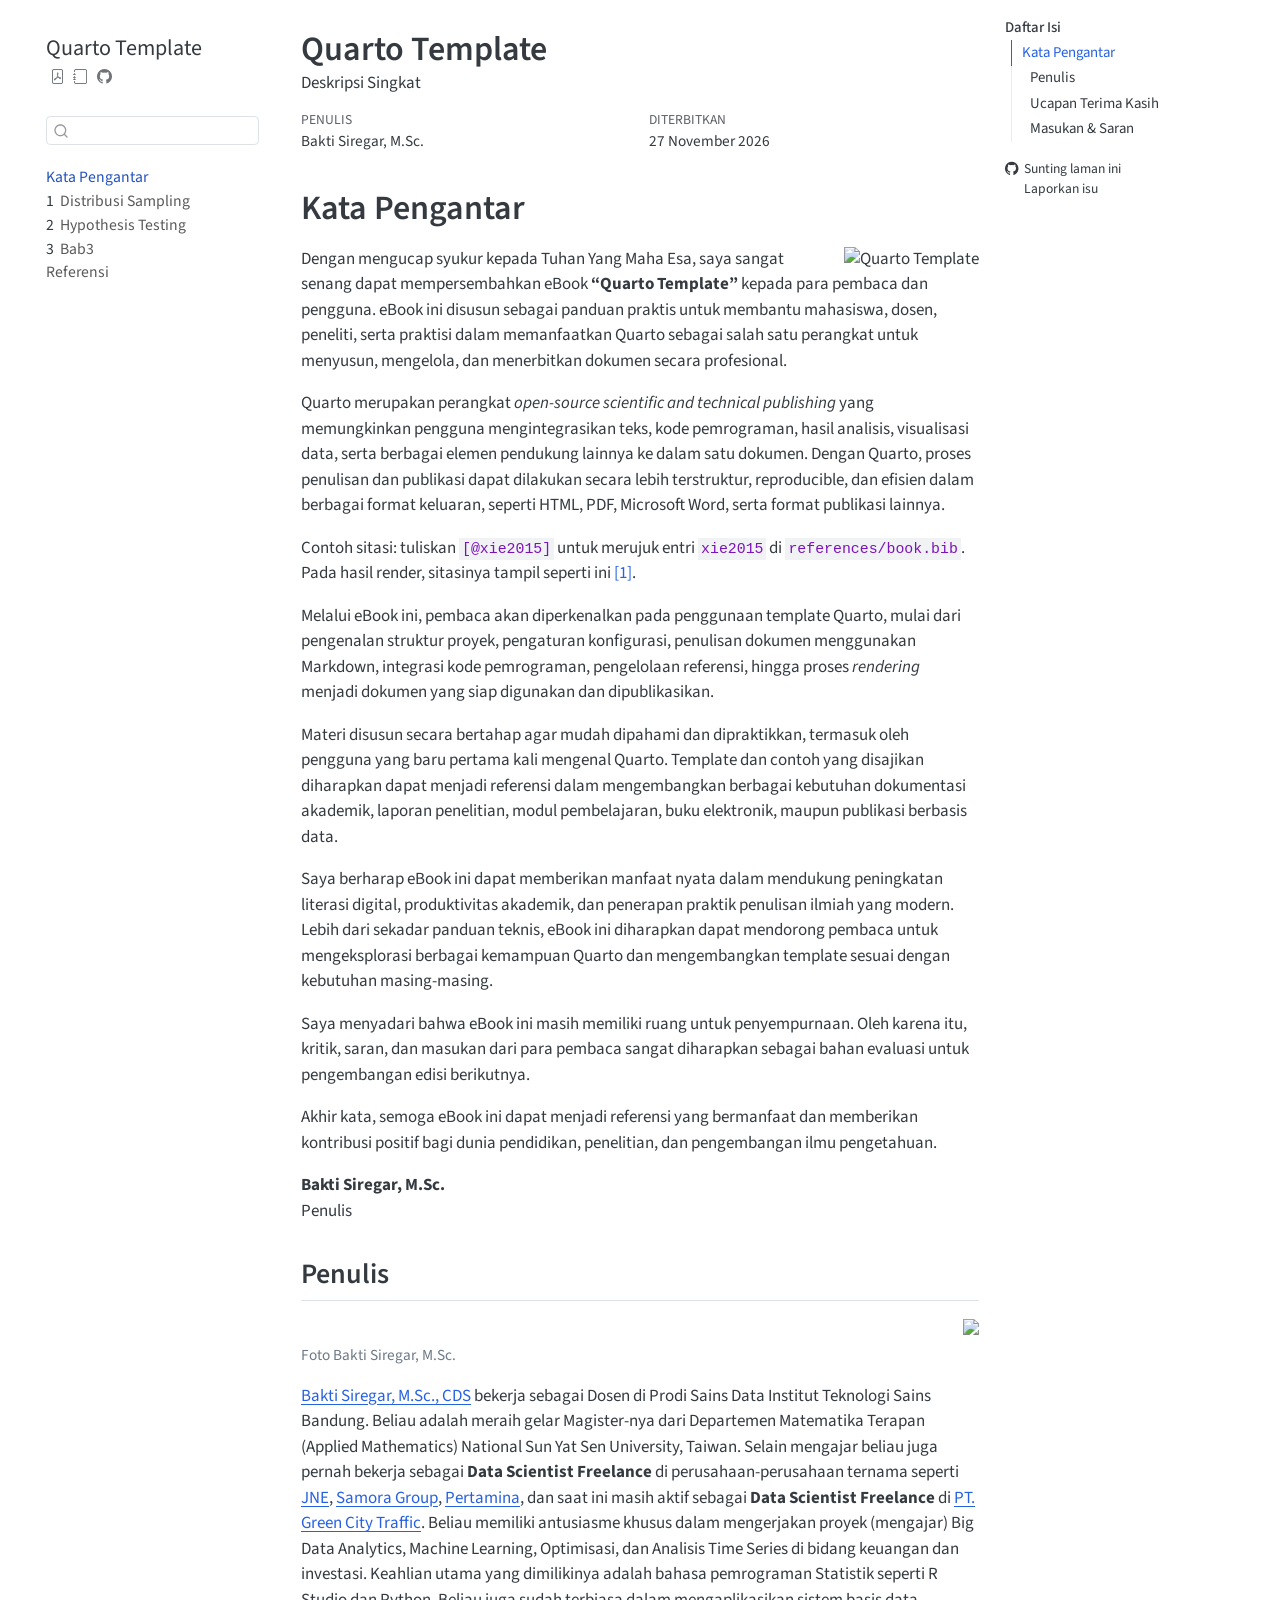
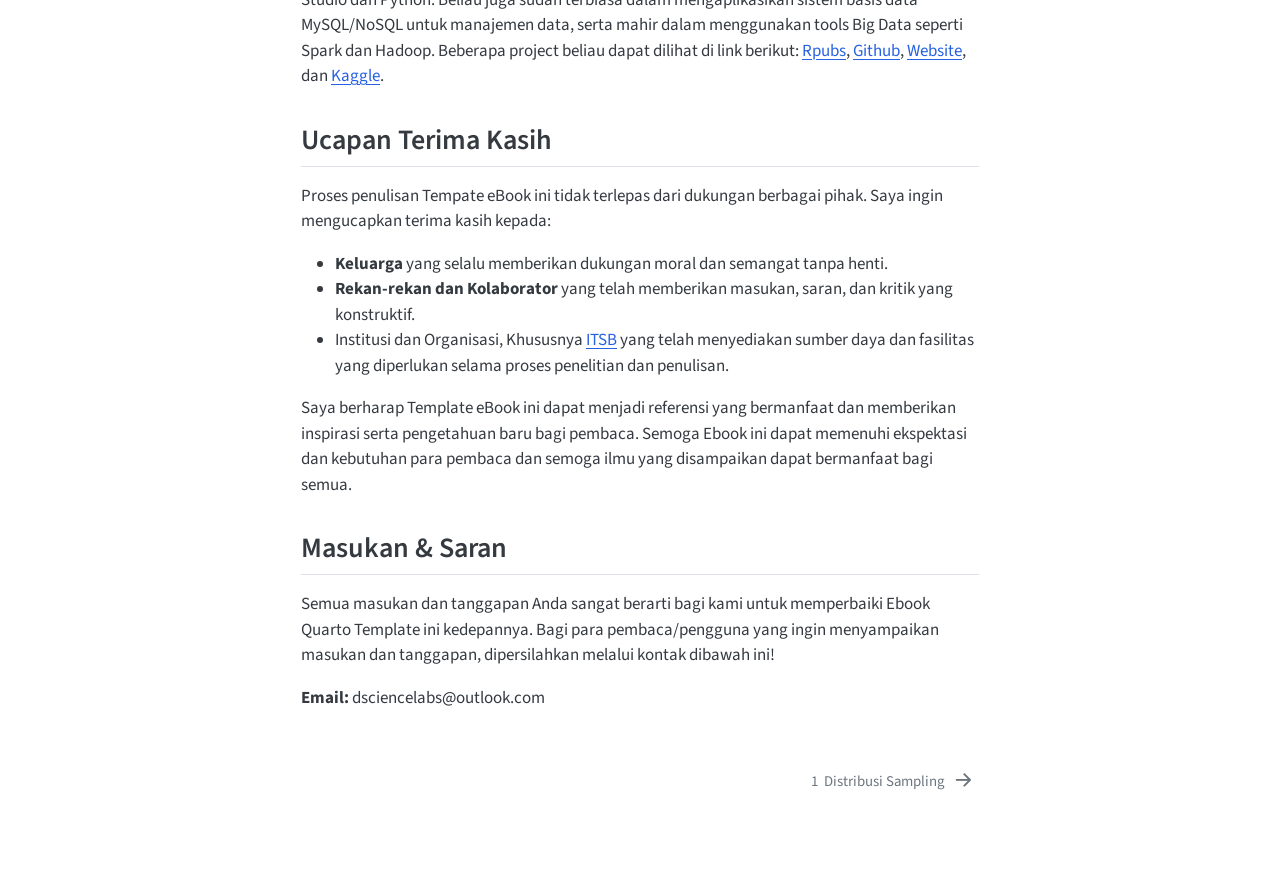
==== docs/index.html @ f0d74f38 "Update book content" ====
<!DOCTYPE html>
<html xmlns="http://www.w3.org/1999/xhtml" lang="id" xml:lang="id"><head>

<meta charset="utf-8">
<meta name="generator" content="quarto-1.11.9">

<meta name="viewport" content="width=device-width, initial-scale=1.0, user-scalable=yes">

<meta name="author" content="Bakti Siregar, M.Sc.">
<meta name="dcterms.date" content="2026-11-27">
<meta name="description" content="Deskripsi Singkat">

<title>Quarto Template</title>
<style>
/* Default styles provided by pandoc.
** See https://pandoc.org/MANUAL.html#variables-for-html for config info.
*/
span.smallcaps{font-variant: small-caps;}
div.columns{display: flex; gap: 1.5em;}
div.column{flex: auto;}
@media screen {
div.columns{gap: min(4vw, 1.5em);}
div.column{overflow-x: auto;}
}
div.hanging-indent{margin-left: 1.5em; text-indent: -1.5em;}
ul.task-list{list-style: none;}
ul.task-list li input[type="checkbox"] {
  width: 0.8em;
  margin: 0 0.8em 0.2em -1em; /* quarto-specific, see https://github.com/quarto-dev/quarto-cli/issues/4556 */ 
  vertical-align: middle;
}
/* CSS for citations */
div.csl-bib-body { }
div.csl-entry {
  clear: both;
  margin-bottom: 0em;
}
.hanging-indent div.csl-entry {
  margin-left:2em;
  text-indent:-2em;
}
div.csl-left-margin {
  min-width:2em;
  float:left;
}
div.csl-right-inline {
  margin-left:2em;
  padding-left:1em;
}
div.csl-indent {
  margin-left: 2em;
}</style>


<script src="site_libs/quarto-nav/quarto-nav.js"></script>
<script src="site_libs/quarto-nav/headroom.min.js"></script>
<script src="site_libs/clipboard/clipboard.min.js"></script>
<script src="site_libs/quarto-search/autocomplete.umd.js"></script>
<script src="site_libs/quarto-search/fuse.min.js"></script>
<script src="site_libs/quarto-search/quarto-search.js"></script>
<meta name="quarto:offset" content="./">
<link href="./chapters/bab-1.html" rel="next">
<script src="site_libs/quarto-html/quarto.js" type="module"></script>
<script src="site_libs/quarto-html/tabsets/tabsets.js" type="module"></script>
<script src="site_libs/quarto-html/scrollable-regions/scrollable-regions.js" type="module"></script>
<script src="site_libs/quarto-html/popper.min.js"></script>
<script src="site_libs/quarto-html/tippy.umd.min.js"></script>
<script src="site_libs/quarto-html/anchor.min.js"></script>
<link href="site_libs/quarto-html/tippy.css" rel="stylesheet">
<link href="site_libs/quarto-html/quarto-syntax-highlighting-63b5708e65d6cd79cd7618c58d0c21e7.css" rel="stylesheet" id="quarto-text-highlighting-styles">
<script src="site_libs/bootstrap/bootstrap.min.js"></script>
<link href="site_libs/bootstrap/bootstrap-icons.css" rel="stylesheet">
<link href="site_libs/bootstrap/bootstrap-8575377b15774f46c10fa1d7752ca172.min.css" rel="stylesheet" append-hash="true" id="quarto-bootstrap" data-mode="light">
<script id="quarto-search-options" type="application/json">{
  "location": "sidebar",
  "copy-button": false,
  "collapse-after": 3,
  "panel-placement": "start",
  "type": "textbox",
  "limit": 50,
  "keyboard-shortcut": [
    "f",
    "/",
    "s"
  ],
  "show-item-context": false,
  "language": {
    "search-no-results-text": "Tidak ada hasil",
    "search-matching-documents-text": "dokumen cocok",
    "search-copy-link-title": "Salin tautan untuk mencari",
    "search-hide-matches-text": "Sembunyikan kecocokan lainnya",
    "search-more-match-text": "kecocokan lainnya di dokumen ini",
    "search-more-matches-text": "kecocokan lainnya di dokumen ini",
    "search-clear-button-title": "Hapus",
    "search-text-placeholder": "",
    "search-detached-cancel-button-title": "Batal",
    "search-submit-button-title": "Kirim",
    "search-label": "Mencari"
  }
}</script>
<style>html{ scroll-behavior: smooth; }</style>
<meta name="author" content="Bakti Siregar, M.Sc.">


<link rel="stylesheet" href="assets/style.css">
</head>

<body class="nav-sidebar floating quarto-light"><a id="quarto-skip-link" class="visually-hidden-focusable" href="#quarto-document-content">Skip to main content</a>

<div id="quarto-search-results"></div>
  <header id="quarto-header" class="headroom fixed-top">
  <nav class="quarto-secondary-nav" aria-label="Bilah alat">
    <div class="container-fluid d-flex">
      <button type="button" class="quarto-btn-toggle btn" data-bs-toggle="collapse" role="button" data-bs-target=".quarto-sidebar-collapse-item" aria-controls="quarto-sidebar" aria-expanded="false" aria-label="Alihkan bilah sisi" onclick="if (window.quartoToggleHeadroom) { window.quartoToggleHeadroom(); }">
        <i class="bi bi-layout-text-sidebar-reverse"></i>
      </button>
        <nav class="quarto-page-breadcrumbs" aria-label="Jalur"><ol class="breadcrumb"><li class="breadcrumb-item"><a href="./index.html">Kata Pengantar</a></li></ol></nav>
        <a class="flex-grow-1" data-bs-toggle="collapse" data-bs-target=".quarto-sidebar-collapse-item" onclick="if (window.quartoToggleHeadroom) { window.quartoToggleHeadroom(); }">      
        </a>
      <button type="button" class="btn quarto-search-button" aria-label="Mencari" onclick="window.quartoOpenSearch();">
        <i class="bi bi-search"></i>
      </button>
    </div>
  </nav>
</header>
<!-- content -->
<div id="quarto-content" class="quarto-container page-columns page-rows-contents page-layout-article">
<!-- sidebar -->
  <nav id="quarto-sidebar" class="sidebar collapse collapse-horizontal quarto-sidebar-collapse-item sidebar-navigation floating overflow-auto" aria-label="Situs web">
    <div class="pt-lg-2 mt-2 text-left sidebar-header">
    <div class="sidebar-title mb-0 py-0">
      <a href="./">Quarto Template</a> 
        <div class="sidebar-tools-main tools-wide">
    <a href="./Quarto-Template.pdf" title="Pratinjau PDF" class="quarto-navigation-tool px-1" aria-label="Pratinjau PDF"><i class="bi bi-file-pdf"></i></a>
    <a href="./epub-reader.html" title="Pratinjau EPUB" class="quarto-navigation-tool px-1" aria-label="Pratinjau EPUB"><i class="bi bi-journal"></i></a>
    <a href="https://github.com/pakardata1/ebook-template-quarto.git" title="Kode Sumber" class="quarto-navigation-tool px-1" aria-label="Kode Sumber"><i class="bi bi-github"></i></a>
</div>
    </div>
      </div>
        <div class="mt-2 flex-shrink-0 align-items-center">
        <div class="sidebar-search">
        <div id="quarto-search" class="" title="Mencari"></div>
        </div>
        </div>
    <div class="sidebar-menu-container"> 
    <ul class="list-unstyled mt-1">
        <li class="sidebar-item">
  <div class="sidebar-item-container"> 
  <a href="./index.html" class="sidebar-item-text sidebar-link active">
 <span class="menu-text">Kata Pengantar</span></a>
  </div>
</li>
        <li class="sidebar-item">
  <div class="sidebar-item-container"> 
  <a href="./chapters/bab-1.html" class="sidebar-item-text sidebar-link">
 <span class="menu-text"><span class="chapter-number">1</span>&nbsp; <span class="chapter-title">Distribusi Sampling</span></span></a>
  </div>
</li>
        <li class="sidebar-item">
  <div class="sidebar-item-container"> 
  <a href="./chapters/bab-2.html" class="sidebar-item-text sidebar-link">
 <span class="menu-text"><span class="chapter-number">2</span>&nbsp; <span class="chapter-title">Hypothesis Testing</span></span></a>
  </div>
</li>
        <li class="sidebar-item">
  <div class="sidebar-item-container"> 
  <a href="./chapters/bab-3.html" class="sidebar-item-text sidebar-link">
 <span class="menu-text"><span class="chapter-number">3</span>&nbsp; <span class="chapter-title">Bab3</span></span></a>
  </div>
</li>
        <li class="sidebar-item">
  <div class="sidebar-item-container"> 
  <a href="./references/referensi.html" class="sidebar-item-text sidebar-link">
 <span class="menu-text">Referensi</span></a>
  </div>
</li>
    </ul>
    </div>
</nav>
<div id="quarto-sidebar-glass" class="quarto-sidebar-collapse-item" data-bs-toggle="collapse" data-bs-target=".quarto-sidebar-collapse-item"></div>
<!-- margin-sidebar -->
    <div id="quarto-margin-sidebar" class="sidebar margin-sidebar">
        <nav id="TOC" role="doc-toc" aria-labelledby="toc-title" class="toc-active">
    <h2 id="toc-title">Daftar Isi</h2>
   
  <ul>
  <li><a href="#kata-pengantar" id="toc-kata-pengantar" class="nav-link active" data-scroll-target="#kata-pengantar">Kata Pengantar</a>
  <ul class="collapse">
  <li><a href="#penulis" id="toc-penulis" class="nav-link" data-scroll-target="#penulis">Penulis</a></li>
  <li><a href="#ucapan-terima-kasih" id="toc-ucapan-terima-kasih" class="nav-link" data-scroll-target="#ucapan-terima-kasih">Ucapan Terima Kasih</a></li>
  <li><a href="#masukan-saran" id="toc-masukan-saran" class="nav-link" data-scroll-target="#masukan-saran">Masukan &amp; Saran</a></li>
  </ul></li>
  </ul>
<div class="toc-actions"><ul><li><a href="https://github.com/pakardata1/ebook-template-quarto.git/edit/main/index.qmd" class="toc-action"><i class="bi bi-github"></i>Sunting laman ini</a></li><li><a href="https://github.com/pakardata1/ebook-template-quarto.git/issues/new" class="toc-action"><i class="bi empty"></i>Laporkan isu</a></li></ul></div></nav>
    </div>
<!-- main -->
<main class="content" id="quarto-document-content" tabindex="-1">

<header id="title-block-header" class="quarto-title-block default">
<div class="quarto-title">
<h1 class="title">Quarto Template</h1>
</div>

<div>
  <div class="description">
    Deskripsi Singkat
  </div>
</div>


<div class="quarto-title-meta">

    <div>
    <div class="quarto-title-meta-heading">Penulis</div>
    <div class="quarto-title-meta-contents">
             <p>Bakti Siregar, M.Sc. </p>
          </div>
  </div>
    
    <div>
    <div class="quarto-title-meta-heading">Diterbitkan</div>
    <div class="quarto-title-meta-contents">
      <p class="date">27 November 2026</p>
    </div>
  </div>
  
    
  </div>
  


</header>



<section id="kata-pengantar" class="level1 unnumbered">
<h1 class="unnumbered">Kata Pengantar</h1><p><img src="images/Cover.png" title="Quarto Template" class="quarto-cover-image nolightbox img-fluid"></p>
<p>Dengan mengucap syukur kepada Tuhan Yang Maha Esa, saya sangat senang dapat mempersembahkan eBook <strong>“Quarto Template”</strong> kepada para pembaca dan pengguna. eBook ini disusun sebagai panduan praktis untuk membantu mahasiswa, dosen, peneliti, serta praktisi dalam memanfaatkan Quarto sebagai salah satu perangkat untuk menyusun, mengelola, dan menerbitkan dokumen secara profesional.</p>
<p>Quarto merupakan perangkat <em>open-source scientific and technical publishing</em> yang memungkinkan pengguna mengintegrasikan teks, kode pemrograman, hasil analisis, visualisasi data, serta berbagai elemen pendukung lainnya ke dalam satu dokumen. Dengan Quarto, proses penulisan dan publikasi dapat dilakukan secara lebih terstruktur, reproducible, dan efisien dalam berbagai format keluaran, seperti HTML, PDF, Microsoft Word, serta format publikasi lainnya.</p>
<p>Contoh sitasi: tuliskan <code>[@xie2015]</code> untuk merujuk entri <code>xie2015</code> di <code>references/book.bib</code>. Pada hasil render, sitasinya tampil seperti ini <span class="citation" data-cites="xie2015"><a href="references/referensi.html#ref-xie2015" role="doc-biblioref">[1]</a></span>.</p>
<p>Melalui eBook ini, pembaca akan diperkenalkan pada penggunaan template Quarto, mulai dari pengenalan struktur proyek, pengaturan konfigurasi, penulisan dokumen menggunakan Markdown, integrasi kode pemrograman, pengelolaan referensi, hingga proses <em>rendering</em> menjadi dokumen yang siap digunakan dan dipublikasikan.</p>
<p>Materi disusun secara bertahap agar mudah dipahami dan dipraktikkan, termasuk oleh pengguna yang baru pertama kali mengenal Quarto. Template dan contoh yang disajikan diharapkan dapat menjadi referensi dalam mengembangkan berbagai kebutuhan dokumentasi akademik, laporan penelitian, modul pembelajaran, buku elektronik, maupun publikasi berbasis data.</p>
<p>Saya berharap eBook ini dapat memberikan manfaat nyata dalam mendukung peningkatan literasi digital, produktivitas akademik, dan penerapan praktik penulisan ilmiah yang modern. Lebih dari sekadar panduan teknis, eBook ini diharapkan dapat mendorong pembaca untuk mengeksplorasi berbagai kemampuan Quarto dan mengembangkan template sesuai dengan kebutuhan masing-masing.</p>
<p>Saya menyadari bahwa eBook ini masih memiliki ruang untuk penyempurnaan. Oleh karena itu, kritik, saran, dan masukan dari para pembaca sangat diharapkan sebagai bahan evaluasi untuk pengembangan edisi berikutnya.</p>
<p>Akhir kata, semoga eBook ini dapat menjadi referensi yang bermanfaat dan memberikan kontribusi positif bagi dunia pendidikan, penelitian, dan pengembangan ilmu pengetahuan.</p>
<p><strong>Bakti Siregar, M.Sc.</strong><br>
Penulis</p>
<section id="penulis" class="level2">
<h2 class="anchored" data-anchor-id="penulis">Penulis</h2>
<div class="quarto-figure quarto-figure-right">
<figure class="figure">
<p><img src="images/author/Bakti.png" class="author-portrait img-fluid figure-img" style="width:1.5in"></p>
<figcaption>Foto Bakti Siregar, M.Sc.</figcaption>
</figure>
</div>
<p><strong><a href="https://www.linkedin.com/in/dsciencelabs/">Bakti Siregar, M.Sc., CDS</a></strong> bekerja sebagai Dosen di Prodi Sains Data Institut Teknologi Sains Bandung. Beliau adalah meraih gelar Magister-nya dari Departemen Matematika Terapan (Applied Mathematics) National Sun Yat Sen University, Taiwan. Selain mengajar beliau juga pernah bekerja sebagai <strong>Data Scientist Freelance</strong> di perusahaan-perusahaan ternama seperti <a href="https://www.jne.co.id/id/beranda">JNE</a>, <a href="https://www.samoragroup.co.id/home/en">Samora Group</a>, <a href="https://www.pertamina.com/">Pertamina</a>, dan saat ini masih aktif sebagai <strong>Data Scientist Freelance</strong> di <a href="PT. Green City Traffic">PT. Green City Traffic</a>. Beliau memiliki antusiasme khusus dalam mengerjakan proyek (mengajar) Big Data Analytics, Machine Learning, Optimisasi, dan Analisis Time Series di bidang keuangan dan investasi. Keahlian utama yang dimilikinya adalah bahasa pemrograman Statistik seperti R Studio dan Python. Beliau juga sudah terbiasa dalam mengaplikasikan sistem basis data MySQL/NoSQL untuk manajemen data, serta mahir dalam menggunakan tools Big Data seperti Spark dan Hadoop. Beberapa project beliau dapat dilihat di link berikut: <a href="https://rpubs.com/dsciencelabs">Rpubs</a>, <a href="https://github.com/dsciencelabs">Github</a>, <a href="https://dsciencelabs.github.io/web/index.html">Website</a>, dan <a href="https://www.kaggle.com/baktisiregar/code">Kaggle</a>.</p>
</section>
<section id="ucapan-terima-kasih" class="level2">
<h2 class="anchored" data-anchor-id="ucapan-terima-kasih">Ucapan Terima Kasih</h2>
<p>Proses penulisan Tempate eBook ini tidak terlepas dari dukungan berbagai pihak. Saya ingin mengucapkan terima kasih kepada:</p>
<ul>
<li><strong>Keluarga</strong> yang selalu memberikan dukungan moral dan semangat tanpa henti.</li>
<li><strong>Rekan-rekan dan Kolaborator</strong> yang telah memberikan masukan, saran, dan kritik yang konstruktif.</li>
<li>Institusi dan Organisasi, Khususnya <strong><a href="https://itsb.ac.id/">ITSB</a></strong> yang telah menyediakan sumber daya dan fasilitas yang diperlukan selama proses penelitian dan penulisan.</li>
</ul>
<p>Saya berharap Template eBook ini dapat menjadi referensi yang bermanfaat dan memberikan inspirasi serta pengetahuan baru bagi pembaca. Semoga Ebook ini dapat memenuhi ekspektasi dan kebutuhan para pembaca dan semoga ilmu yang disampaikan dapat bermanfaat bagi semua.</p>
</section>
<section id="masukan-saran" class="level2">
<h2 class="anchored" data-anchor-id="masukan-saran">Masukan &amp; Saran</h2>
<p>Semua masukan dan tanggapan Anda sangat berarti bagi kami untuk memperbaiki Ebook Quarto Template ini kedepannya. Bagi para pembaca/pengguna yang ingin menyampaikan masukan dan tanggapan, dipersilahkan melalui kontak dibawah ini!</p>
<p><strong>Email:</strong> dsciencelabs@outlook.com</p>


<div id="refs" class="references csl-bib-body" data-entry-spacing="0" role="list" style="display: none">
<div id="ref-xie2015" class="csl-entry" role="listitem">
<div class="csl-left-margin">[1] </div><div class="csl-right-inline">Y. Xie, <em><a href="http://yihui.name/knitr/">Dynamic Documents with <span>R</span> and knitr</a></em>, 2nd ed. Boca Raton, Florida: Chapman; Hall/CRC, 2015.</div>
</div>
</div>
</section>
</section>

</main> <!-- /main -->
<script>

document.querySelectorAll('a[href^="http://"], a[href^="https://"]').forEach((link) => {

  if (link.classList.contains("quarto-navigation-tool")) {

    return;

  }



  window.tippy(link, {

    content: link.href,

    placement: "top",

    maxWidth: 480,

  });

});

</script>

<script id="quarto-html-after-body" type="application/javascript">
  window.document.addEventListener("DOMContentLoaded", function (event) {
    const icon = "";
    const anchorJS = new window.AnchorJS();
    anchorJS.options = {
      placement: 'right',
      icon: icon
    };
    anchorJS.add('.anchored');
    const isCodeAnnotation = (el) => {
      for (const clz of el.classList) {
        if (clz.startsWith('code-annotation-')) {                     
          return true;
        }
      }
      return false;
    }
    const onCopySuccess = function(e) {
      // button target
      const button = e.trigger;
      // don't keep focus
      button.blur();
      // flash "checked"
      button.classList.add('code-copy-button-checked');
      var currentTitle = button.getAttribute("title");
      button.setAttribute("title", "Disalin!");
      let tooltip;
      if (window.bootstrap) {
        button.setAttribute("data-bs-toggle", "tooltip");
        button.setAttribute("data-bs-placement", "left");
        button.setAttribute("data-bs-title", "Disalin!");
        tooltip = new bootstrap.Tooltip(button, 
          { trigger: "manual", 
            customClass: "code-copy-button-tooltip",
            offset: [0, -8]});
        tooltip.show();    
      }
      setTimeout(function() {
        if (tooltip) {
          tooltip.hide();
          button.removeAttribute("data-bs-title");
          button.removeAttribute("data-bs-toggle");
          button.removeAttribute("data-bs-placement");
        }
        button.setAttribute("title", currentTitle);
        button.classList.remove('code-copy-button-checked');
      }, 1000);
      // clear code selection
      e.clearSelection();
    }
    const getTextToCopy = function(trigger) {
      const outerScaffold = trigger.parentElement.cloneNode(true);
      const codeEl = outerScaffold.querySelector('code');
      for (const childEl of codeEl.children) {
        if (isCodeAnnotation(childEl)) {
          childEl.remove();
        }
      }
      return codeEl.innerText;
    }
    const clipboard = new window.ClipboardJS('.code-copy-button:not([data-in-quarto-modal])', {
      text: getTextToCopy
    });
    clipboard.on('success', onCopySuccess);
    if (window.document.getElementById('quarto-embedded-source-code-modal')) {
      const clipboardModal = new window.ClipboardJS('.code-copy-button[data-in-quarto-modal]', {
        text: getTextToCopy,
        container: window.document.getElementById('quarto-embedded-source-code-modal')
      });
      clipboardModal.on('success', onCopySuccess);
    }
      var localhostRegex = new RegExp(/^(?:http|https):\/\/localhost\:?[0-9]*\//);
      var mailtoRegex = new RegExp(/^mailto:/);
        var filterRegex = new RegExp('/' + window.location.host + '/');
      const newWindowLabel = "(opens in a new tab)";
      const newWindowNoteId = "quarto-ext-newwindow-label";
      // Links reference one hidden label through aria-describedby, so the
      // announcement never changes their accessible name.
      var describeNewWindow = (link) => {
        if (!window.document.getElementById(newWindowNoteId)) {
          var newWindowNote = window.document.createElement("span");
          newWindowNote.id = newWindowNoteId;
          newWindowNote.hidden = true;
          newWindowNote.textContent = newWindowLabel;
          window.document.body.appendChild(newWindowNote);
        }
        var describedBy = (link.getAttribute("aria-describedby") || "").split(/\s+/).filter(Boolean);
        if (!describedBy.includes(newWindowNoteId)) {
          describedBy.push(newWindowNoteId);
          link.setAttribute("aria-describedby", describedBy.join(" "));
        }
      }
      var isInternal = (href) => {
          return filterRegex.test(href) || localhostRegex.test(href) || mailtoRegex.test(href);
      }
      // Inspect non-navigation links and adorn them if external
      window.quartoDecorateExternalLinks = function (root) {
     var links = (root || window.document).querySelectorAll('a[href]:not(.nav-link):not(.navbar-brand):not(.toc-action):not(.sidebar-link):not(.sidebar-item-toggle):not(.pagination-link):not(.no-external):not([aria-hidden]):not(.dropdown-item):not(.quarto-navigation-tool):not(.about-link)');
      for (var i=0; i<links.length; i++) {
        const link = links[i];
        if (!isInternal(link.href)) {
          // undo the damage that might have been done by quarto-nav.js in the case of
          // links that we want to consider external
          if (link.dataset.originalHref !== undefined) {
            link.href = link.dataset.originalHref;
          }
            // target, if specified
            link.setAttribute("target", "_blank");
            if (link.getAttribute("rel") === null) {
              link.setAttribute("rel", "noopener");
            }
            describeNewWindow(link);
          if (!link.classList.contains('no-external-icon')) {
          }
        }
      }
      };
      window.quartoDecorateExternalLinks(window.document);
    // Esc closes the popup (WCAG 1.4.13) and focus leaving both trigger and
    // popup closes it (WCAG 2.4.11); tippy handles neither for interactive popups.
    const hideOnEscAndFocusOut = {
      name: 'hideOnEscAndFocusOut',
      defaultValue: true,
      fn(instance) {
        const dismiss = () => {
          // A show scheduled by the trigger delay would otherwise reopen it
          instance.clearDelayTimeouts();
          instance.hide();
        };
        const onKeyDown = (event) => {
          if (event.key !== 'Escape') {
            return;
          }
          // Keep Esc from also reaching page handlers (e.g. reveal.js overview),
          // except an open reveal.js slide menu, which Esc should close too.
          // The menu handles keys only when its keyboard option is on.
          const menuHandlesEsc = window.Reveal?.getPlugin?.('menu')?.isOpen() &&
            window.Reveal.getConfig().menu?.keyboard !== false;
          if (!menuHandlesEsc) {
            event.stopPropagation();
          }
          if (instance.popper.contains(window.document.activeElement)) {
            // Disabled while refocusing so the focus trigger does not reopen it
            instance.disable();
            instance.reference.focus();
            instance.enable();
          }
          dismiss();
        };
        const onFocusOut = (event) => {
          const target = event.relatedTarget;
          if (target && !instance.reference.contains(target) &&
              !instance.popper.contains(target)) {
            dismiss();
          }
        };
        // On the trigger too: a click trigger (code-annotations: select) has no
        // blur handling. Attached for the instance's lifetime so leaving the
        // trigger also cancels a show still pending on the trigger delay.
        instance.reference.addEventListener('focusout', onFocusOut);
        return {
          onShow() {
            window.document.addEventListener('keydown', onKeyDown, true);
            instance.popper.addEventListener('focusout', onFocusOut);
          },
          onHide() {
            window.document.removeEventListener('keydown', onKeyDown, true);
            instance.popper.removeEventListener('focusout', onFocusOut);
          },
          onDestroy() {
            instance.reference.removeEventListener('focusout', onFocusOut);
          },
        };
      },
    };
    function tippyHover(el, contentFn, onTriggerFn, onUntriggerFn) {
      const config = {
        allowHTML: true,
        maxWidth: 500,
        delay: 100,
        arrow: false,
        appendTo: function(el) {
            return el.parentElement;
        },
        interactive: true,
        interactiveBorder: 10,
        theme: 'quarto',
        placement: 'bottom-start',
        plugins: [hideOnEscAndFocusOut],
      };
      if (contentFn) {
        config.content = contentFn;
      }
      if (onTriggerFn) {
        config.onTrigger = onTriggerFn;
      }
      if (onUntriggerFn) {
        config.onUntrigger = onUntriggerFn;
      }
      window.tippy(el, config); 
    }
    const noterefs = window.document.querySelectorAll('a[role="doc-noteref"]');
    for (var i=0; i<noterefs.length; i++) {
      const ref = noterefs[i];
      tippyHover(ref, function() {
        // use id or data attribute instead here
        let href = ref.getAttribute('data-footnote-href') || ref.getAttribute('href');
        try { href = new URL(href).hash; } catch {}
        const id = href.replace(/^#\/?/, "");
        const note = window.document.getElementById(id);
        if (note) {
          return note.innerHTML;
        } else {
          return "";
        }
      });
    }
    const xrefs = window.document.querySelectorAll('a.quarto-xref');
    const processXRef = (id, note) => {
      // Strip column container classes
      const stripColumnClz = (el) => {
        el.classList.remove("page-full", "page-columns");
        if (el.children) {
          for (const child of el.children) {
            stripColumnClz(child);
          }
        }
      }
      stripColumnClz(note)
      if (id === null || id.startsWith('sec-')) {
        // Special case sections, only their first couple elements
        const container = document.createElement("div");
        if (note.children && note.children.length > 2) {
          container.appendChild(note.children[0].cloneNode(true));
          for (let i = 1; i < note.children.length; i++) {
            const child = note.children[i];
            if (child.tagName === "P" && child.innerText === "") {
              continue;
            } else {
              container.appendChild(child.cloneNode(true));
              break;
            }
          }
          if (window.Quarto?.typesetMath) {
            window.Quarto.typesetMath(container);
          }
          return container.innerHTML
        } else {
          if (window.Quarto?.typesetMath) {
            window.Quarto.typesetMath(note);
          }
          return note.innerHTML;
        }
      } else {
        // Remove any anchor links if they are present
        const anchorLink = note.querySelector('a.anchorjs-link');
        if (anchorLink) {
          anchorLink.remove();
        }
        if (window.Quarto?.typesetMath) {
          window.Quarto.typesetMath(note);
        }
        if (note.classList.contains("callout")) {
          return note.outerHTML;
        } else {
          return note.innerHTML;
        }
      }
    }
    for (var i=0; i<xrefs.length; i++) {
      const xref = xrefs[i];
      tippyHover(xref, undefined, function(instance) {
        instance.disable();
        let url = xref.getAttribute('href');
        let hash = undefined; 
        if (url.startsWith('#')) {
          hash = url;
        } else {
          try { hash = new URL(url).hash; } catch {}
        }
        if (hash) {
          const id = hash.replace(/^#\/?/, "");
          const note = window.document.getElementById(id);
          if (note !== null) {
            try {
              const html = processXRef(id, note.cloneNode(true));
              instance.setContent(html);
            } finally {
              instance.enable();
              instance.show();
            }
          } else {
            // See if we can fetch this
            fetch(url.split('#')[0])
            .then(res => res.text())
            .then(html => {
              const parser = new DOMParser();
              const htmlDoc = parser.parseFromString(html, "text/html");
              const note = htmlDoc.getElementById(id);
              if (note !== null) {
                const html = processXRef(id, note);
                instance.setContent(html);
              } 
            }).finally(() => {
              instance.enable();
              instance.show();
            });
          }
        } else {
          // See if we can fetch a full url (with no hash to target)
          // This is a special case and we should probably do some content thinning / targeting
          fetch(url)
          .then(res => res.text())
          .then(html => {
            const parser = new DOMParser();
            const htmlDoc = parser.parseFromString(html, "text/html");
            const note = htmlDoc.querySelector('main.content');
            if (note !== null) {
              // This should only happen for chapter cross references
              // (since there is no id in the URL)
              // remove the first header
              if (note.children.length > 0 && note.children[0].tagName === "HEADER") {
                note.children[0].remove();
              }
              const html = processXRef(null, note);
              instance.setContent(html);
            } 
          }).finally(() => {
            instance.enable();
            instance.show();
          });
        }
      }, function(instance) {
      });
    }
        let selectedAnnoteEl;
        const selectorForAnnotation = ( cell, annotation) => {
          let cellAttr = 'data-code-cell="' + cell + '"';
          let lineAttr = 'data-code-annotation="' +  annotation + '"';
          const selector = 'span[' + cellAttr + '][' + lineAttr + ']';
          return selector;
        }
        const selectCodeLines = (annoteEl) => {
          const doc = window.document;
          const targetCell = annoteEl.getAttribute("data-target-cell");
          const targetAnnotation = annoteEl.getAttribute("data-target-annotation");
          const annoteSpan = window.document.querySelector(selectorForAnnotation(targetCell, targetAnnotation));
          const lines = annoteSpan.getAttribute("data-code-lines").split(",");
          const lineIds = lines.map((line) => {
            return targetCell + "-" + line;
          })
          // Each band is positioned against its own containing block, which is
          // not the offsetParent of the lines, so place it from client rects.
          const placeBand = (band, firstEl, lastEl, codeBlock) => {
            const container = band.offsetParent;
            if (container === null) {
              return;
            }
            const containerRect = container.getBoundingClientRect();
            // Reveal.js scales slides with a transform, so convert client
            // pixels back to the CSS pixels of the container.
            const scale = containerRect.height / container.offsetHeight || 1;
            const firstRect = firstEl.getBoundingClientRect();
            const lastRect = lastEl.getBoundingClientRect();
            const top = (firstRect.top - containerRect.top) / scale - container.clientTop + container.scrollTop;
            const height = (lastRect.bottom - firstRect.top) / scale;
            band.style.top = top - 2 + "px";
            band.style.height = height + 4 + "px";
            if (codeBlock) {
              // Without the copy button wrapper, the containing block is wider
              // than the code block, so span the code block explicitly.
              const blockRect = codeBlock.getBoundingClientRect();
              band.style.left = (blockRect.left - containerRect.left) / scale - container.clientLeft + container.scrollLeft + "px";
              band.style.width = blockRect.width / scale + "px";
            }
          };
          if (lineIds.length > 0) {
            const el = window.document.getElementById(lineIds[0]);
            const lastEl = window.document.getElementById(lineIds[lineIds.length - 1]);
            const parent = el.parentElement.parentElement;
            // cook up a div (if necessary) and position it
            let div = window.document.getElementById("code-annotation-line-highlight");
            if (div === null) {
              div = window.document.createElement("div");
              div.setAttribute("id", "code-annotation-line-highlight");
              div.style.position = 'absolute';
              parent.appendChild(div);
            }
            placeBand(div, el, lastEl, parent.closest("div.sourceCode") || parent);
            let gutterDiv = window.document.getElementById("code-annotation-line-highlight-gutter");
            if (gutterDiv === null) {
              gutterDiv = window.document.createElement("div");
              gutterDiv.setAttribute("id", "code-annotation-line-highlight-gutter");
              gutterDiv.style.position = 'absolute';
              const codeCell = window.document.getElementById(targetCell);
              const gutter = codeCell.querySelector('.code-annotation-gutter');
              gutter.appendChild(gutterDiv);
            }
            placeBand(gutterDiv, el, lastEl);
            selectedAnnoteEl = annoteEl;
          }
        };
        const unselectCodeLines = () => {
          const elementsIds = ["code-annotation-line-highlight", "code-annotation-line-highlight-gutter"];
          elementsIds.forEach((elId) => {
            const div = window.document.getElementById(elId);
            if (div) {
              div.remove();
            }
          });
          selectedAnnoteEl = undefined;
        };
          // Handle positioning of the toggle
      window.addEventListener(
        "resize",
        throttle(() => {
          elRect = undefined;
          if (selectedAnnoteEl) {
            selectCodeLines(selectedAnnoteEl);
          }
        }, 10)
      );
      function throttle(fn, ms) {
      let throttle = false;
      let timer;
        return (...args) => {
          if(!throttle) { // first call gets through
              fn.apply(this, args);
              throttle = true;
          } else { // all the others get throttled
              if(timer) clearTimeout(timer); // cancel #2
              timer = setTimeout(() => {
                fn.apply(this, args);
                timer = throttle = false;
              }, ms);
          }
        };
      }
        // Attach click handler to the DT
        const annoteDls = window.document.querySelectorAll('dt[data-target-cell]');
        for (const annoteDlNode of annoteDls) {
          annoteDlNode.addEventListener('click', (event) => {
            const clickedEl = event.target;
            if (clickedEl !== selectedAnnoteEl) {
              unselectCodeLines();
              const activeEl = window.document.querySelector('dt[data-target-cell].code-annotation-active');
              if (activeEl) {
                activeEl.classList.remove('code-annotation-active');
              }
              selectCodeLines(clickedEl);
              clickedEl.classList.add('code-annotation-active');
            } else {
              // Unselect the line
              unselectCodeLines();
              clickedEl.classList.remove('code-annotation-active');
            }
          });
        }
    const findCites = (el) => {
      const parentEl = el.parentElement;
      if (parentEl) {
        const cites = parentEl.dataset.cites;
        if (cites) {
          return {
            el,
            cites: cites.split(' ')
          };
        } else {
          return findCites(el.parentElement)
        }
      } else {
        return undefined;
      }
    };
    var bibliorefs = window.document.querySelectorAll('a[role="doc-biblioref"]');
    for (var i=0; i<bibliorefs.length; i++) {
      const ref = bibliorefs[i];
      const citeInfo = findCites(ref);
      if (citeInfo) {
        tippyHover(citeInfo.el, function() {
          var popup = window.document.createElement('div');
          citeInfo.cites.forEach(function(cite) {
            var citeDiv = window.document.createElement('div');
            citeDiv.classList.add('hanging-indent');
            citeDiv.classList.add('csl-entry');
            var biblioDiv = window.document.getElementById('ref-' + cite);
            if (biblioDiv) {
              citeDiv.innerHTML = biblioDiv.innerHTML;
            }
            popup.appendChild(citeDiv);
          });
          return popup.innerHTML;
        });
      }
    }
  });
  </script>
  <script type="application/javascript">
  window.quartoScrollableRegionsLabels = {"code":"Kode yang dapat digulir","output":"Keluaran yang dapat digulir"};
  </script>
<nav class="page-navigation" aria-label="Halaman">
  <div class="nav-page nav-page-previous">
  </div>
  <div class="nav-page nav-page-next">
      <a href="./chapters/bab-1.html" class="pagination-link" aria-label="Distribusi Sampling">
        <span class="nav-page-text"><span class="chapter-number">1</span>&nbsp; <span class="chapter-title">Distribusi Sampling</span></span> <i class="bi bi-arrow-right-short"></i>
      </a>
  </div>
</nav>
</div> <!-- /content -->




<footer class="footer"><div class="nav-footer"><div class="nav-footer-center"><div class="toc-actions d-sm-block d-md-none"><ul><li><a href="https://github.com/pakardata1/ebook-template-quarto.git/edit/main/index.qmd" class="toc-action"><i class="bi bi-github"></i>Sunting laman ini</a></li><li><a href="https://github.com/pakardata1/ebook-template-quarto.git/issues/new" class="toc-action"><i class="bi empty"></i>Laporkan isu</a></li></ul></div></div></div></footer><script src="site_libs/quarto-html/zenscroll-min.js"></script>
</body></html>
---- docs/site_libs/quarto-html/quarto-syntax-highlighting-63b5708e65d6cd79cd7618c58d0c21e7.css ----
/* quarto syntax highlight colors */
:root {
  --quarto-hl-ot-color: #003B4F;
  --quarto-hl-at-color: #657422;
  --quarto-hl-ss-color: #20794D;
  --quarto-hl-an-color: #5E5E5E;
  --quarto-hl-fu-color: #4758AB;
  --quarto-hl-st-color: #20794D;
  --quarto-hl-cf-color: #003B4F;
  --quarto-hl-op-color: #5E5E5E;
  --quarto-hl-er-color: #AD0000;
  --quarto-hl-bn-color: #AD0000;
  --quarto-hl-al-color: #AD0000;
  --quarto-hl-va-color: #111111;
  --quarto-hl-bu-color: inherit;
  --quarto-hl-ex-color: inherit;
  --quarto-hl-pp-color: #AD0000;
  --quarto-hl-in-color: #5E5E5E;
  --quarto-hl-vs-color: #20794D;
  --quarto-hl-wa-color: #5E5E5E;
  --quarto-hl-do-color: #5E5E5E;
  --quarto-hl-im-color: #00769E;
  --quarto-hl-ch-color: #20794D;
  --quarto-hl-dt-color: #AD0000;
  --quarto-hl-fl-color: #AD0000;
  --quarto-hl-co-color: #5E5E5E;
  --quarto-hl-cv-color: #5E5E5E;
  --quarto-hl-cn-color: #8f5902;
  --quarto-hl-sc-color: #5E5E5E;
  --quarto-hl-dv-color: #AD0000;
  --quarto-hl-kw-color: #003B4F;
}

/* other quarto variables */
:root {
  --quarto-font-monospace: SFMono-Regular, Menlo, Monaco, Consolas, "Liberation Mono", "Courier New", monospace;
}

/* syntax highlight based on Pandoc's rules */
pre > code.sourceCode > span {
  color: #003B4F;
}

code.sourceCode > span {
  color: #003B4F;
}

div.sourceCode,
div.sourceCode pre.sourceCode {
  color: #003B4F;
}

/* Normal */
code span {
  color: #003B4F;
}

/* Alert */
code span.al {
  color: #AD0000;
  font-style: inherit;
}

/* Annotation */
code span.an {
  color: #5E5E5E;
  font-style: inherit;
}

/* Attribute */
code span.at {
  color: #657422;
  font-style: inherit;
}

/* BaseN */
code span.bn {
  color: #AD0000;
  font-style: inherit;
}

/* BuiltIn */
code span.bu {
  font-style: inherit;
}

/* ControlFlow */
code span.cf {
  color: #003B4F;
  font-weight: bold;
  font-style: inherit;
}

/* Char */
code span.ch {
  color: #20794D;
  font-style: inherit;
}

/* Constant */
code span.cn {
  color: #8f5902;
  font-style: inherit;
}

/* Comment */
code span.co {
  color: #5E5E5E;
  font-style: inherit;
}

/* CommentVar */
code span.cv {
  color: #5E5E5E;
  font-style: italic;
}

/* Documentation */
code span.do {
  color: #5E5E5E;
  font-style: italic;
}

/* DataType */
code span.dt {
  color: #AD0000;
  font-style: inherit;
}

/* DecVal */
code span.dv {
  color: #AD0000;
  font-style: inherit;
}

/* Error */
code span.er {
  color: #AD0000;
  font-style: inherit;
}

/* Extension */
code span.ex {
  font-style: inherit;
}

/* Float */
code span.fl {
  color: #AD0000;
  font-style: inherit;
}

/* Function */
code span.fu {
  color: #4758AB;
  font-style: inherit;
}

/* Import */
code span.im {
  color: #00769E;
  font-style: inherit;
}

/* Information */
code span.in {
  color: #5E5E5E;
  font-style: inherit;
}

/* Keyword */
code span.kw {
  color: #003B4F;
  font-weight: bold;
  font-style: inherit;
}

/* Operator */
code span.op {
  color: #5E5E5E;
  font-style: inherit;
}

/* Other */
code span.ot {
  color: #003B4F;
  font-style: inherit;
}

/* Preprocessor */
code span.pp {
  color: #AD0000;
  font-style: inherit;
}

/* SpecialChar */
code span.sc {
  color: #5E5E5E;
  font-style: inherit;
}

/* SpecialString */
code span.ss {
  color: #20794D;
  font-style: inherit;
}

/* String */
code span.st {
  color: #20794D;
  font-style: inherit;
}

/* Variable */
code span.va {
  color: #111111;
  font-style: inherit;
}

/* VerbatimString */
code span.vs {
  color: #20794D;
  font-style: inherit;
}

/* Warning */
code span.wa {
  color: #5E5E5E;
  font-style: italic;
}

.prevent-inlining {
  content: "</";
}

/*# sourceMappingURL=054cc16b9e9817627be6994582d2ffb5.css.map */
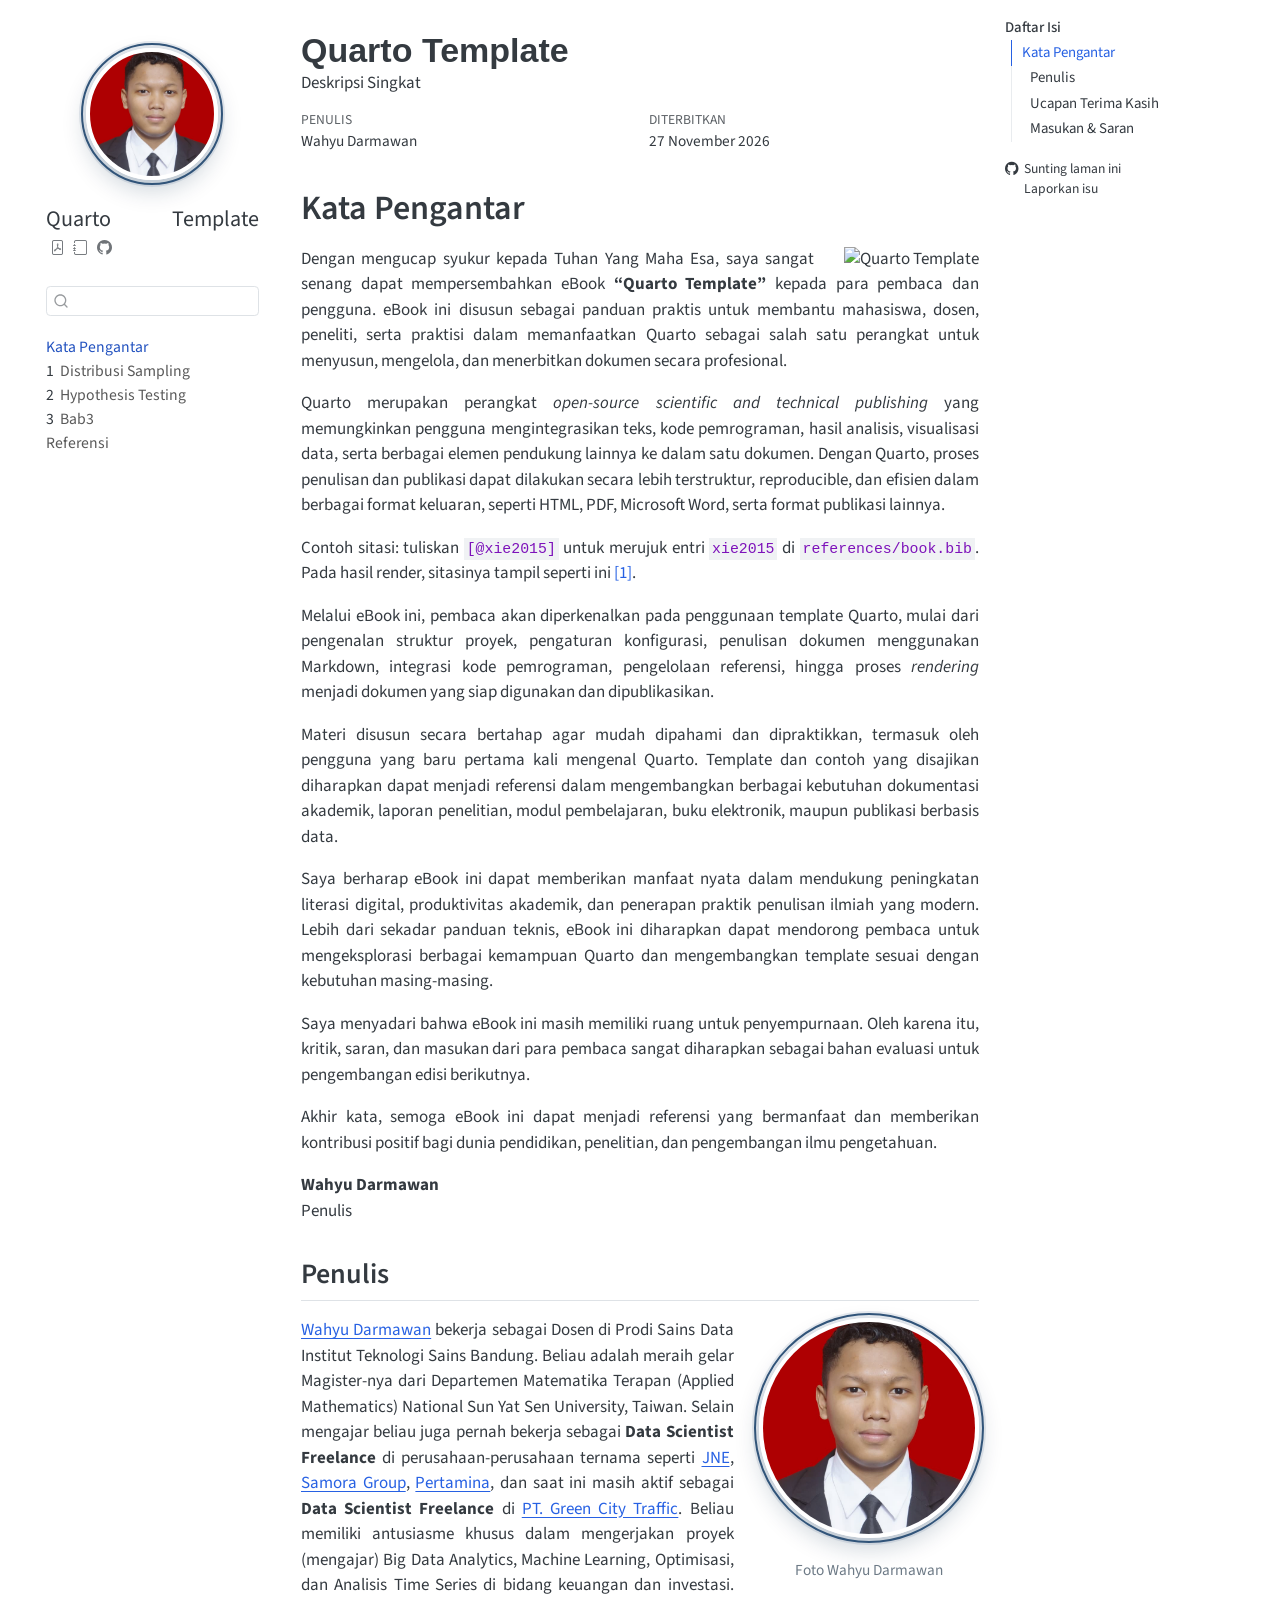
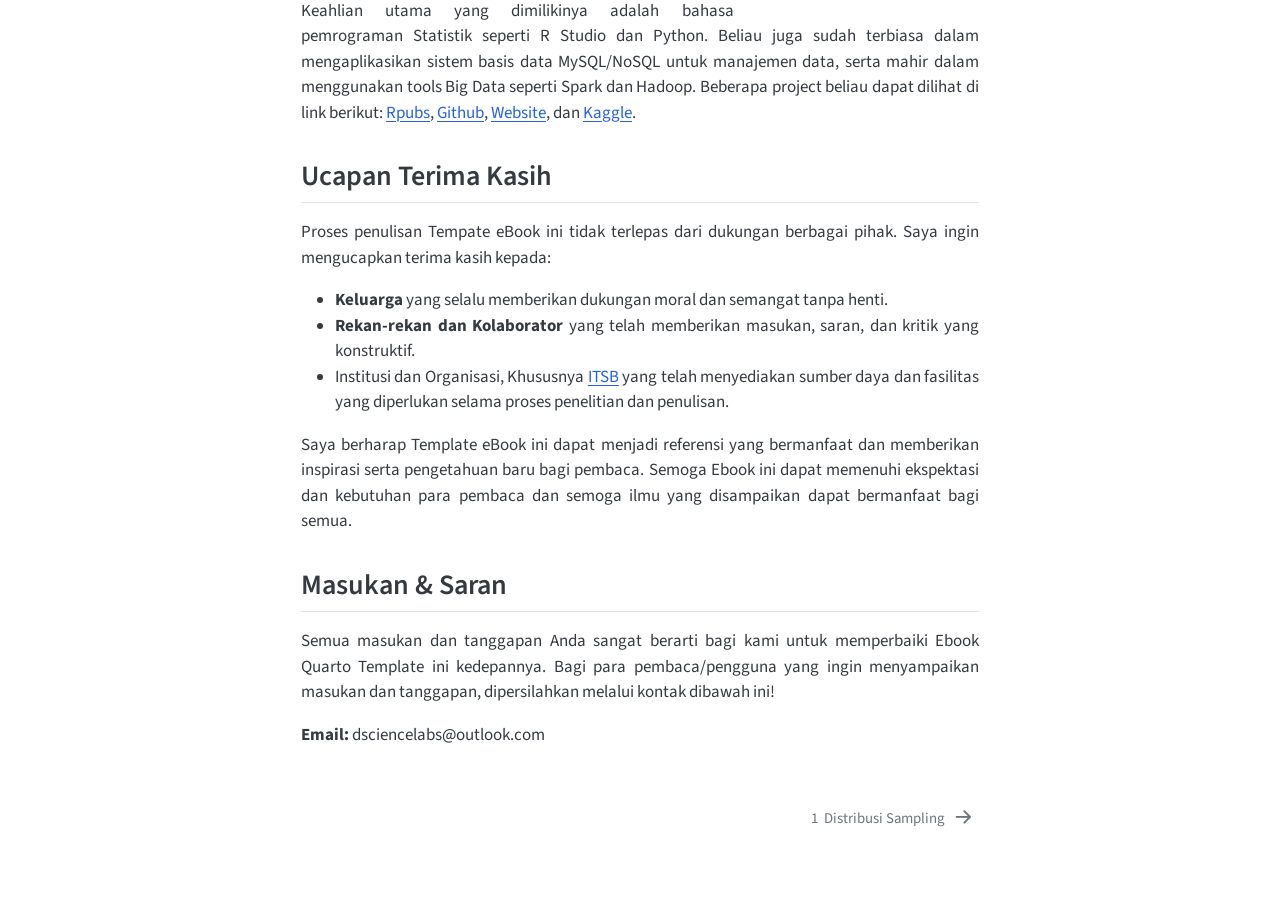
==== commit 534c20e7: "Update book content" ====
--- a/docs/index.html
+++ b/docs/index.html
@@ -6,7 +6,7 @@
 
 <meta name="viewport" content="width=device-width, initial-scale=1.0, user-scalable=yes">
 
-<meta name="author" content="Bakti Siregar, M.Sc.">
+<meta name="author" content="Wahyu Darmawan">
 <meta name="dcterms.date" content="2026-11-27">
 <meta name="description" content="Deskripsi Singkat">
 
@@ -99,7 +99,7 @@
   }
 }</script>
 <style>html{ scroll-behavior: smooth; }</style>
-<meta name="author" content="Bakti Siregar, M.Sc.">
+<meta name="author" content="Wahyu Darmawan">
 
 
 <link rel="stylesheet" href="assets/style.css">
@@ -213,7 +213,7 @@
     <div>
     <div class="quarto-title-meta-heading">Penulis</div>
     <div class="quarto-title-meta-contents">
-             <p>Bakti Siregar, M.Sc. </p>
+             <p>Wahyu Darmawan </p>
           </div>
   </div>
     
@@ -234,7 +234,7 @@
 
 
 <section id="kata-pengantar" class="level1 unnumbered">
-<h1 class="unnumbered">Kata Pengantar</h1><p><img src="images/Cover.png" title="Quarto Template" class="quarto-cover-image nolightbox img-fluid"></p>
+<h1 class="unnumbered">Kata Pengantar</h1><p><img src="images/Cover.jpeg" title="Quarto Template" class="quarto-cover-image nolightbox img-fluid"></p>
 <p>Dengan mengucap syukur kepada Tuhan Yang Maha Esa, saya sangat senang dapat mempersembahkan eBook <strong>“Quarto Template”</strong> kepada para pembaca dan pengguna. eBook ini disusun sebagai panduan praktis untuk membantu mahasiswa, dosen, peneliti, serta praktisi dalam memanfaatkan Quarto sebagai salah satu perangkat untuk menyusun, mengelola, dan menerbitkan dokumen secara profesional.</p>
 <p>Quarto merupakan perangkat <em>open-source scientific and technical publishing</em> yang memungkinkan pengguna mengintegrasikan teks, kode pemrograman, hasil analisis, visualisasi data, serta berbagai elemen pendukung lainnya ke dalam satu dokumen. Dengan Quarto, proses penulisan dan publikasi dapat dilakukan secara lebih terstruktur, reproducible, dan efisien dalam berbagai format keluaran, seperti HTML, PDF, Microsoft Word, serta format publikasi lainnya.</p>
 <p>Contoh sitasi: tuliskan <code>[@xie2015]</code> untuk merujuk entri <code>xie2015</code> di <code>references/book.bib</code>. Pada hasil render, sitasinya tampil seperti ini <span class="citation" data-cites="xie2015"><a href="references/referensi.html#ref-xie2015" role="doc-biblioref">[1]</a></span>.</p>
@@ -243,17 +243,17 @@
 <p>Saya berharap eBook ini dapat memberikan manfaat nyata dalam mendukung peningkatan literasi digital, produktivitas akademik, dan penerapan praktik penulisan ilmiah yang modern. Lebih dari sekadar panduan teknis, eBook ini diharapkan dapat mendorong pembaca untuk mengeksplorasi berbagai kemampuan Quarto dan mengembangkan template sesuai dengan kebutuhan masing-masing.</p>
 <p>Saya menyadari bahwa eBook ini masih memiliki ruang untuk penyempurnaan. Oleh karena itu, kritik, saran, dan masukan dari para pembaca sangat diharapkan sebagai bahan evaluasi untuk pengembangan edisi berikutnya.</p>
 <p>Akhir kata, semoga eBook ini dapat menjadi referensi yang bermanfaat dan memberikan kontribusi positif bagi dunia pendidikan, penelitian, dan pengembangan ilmu pengetahuan.</p>
-<p><strong>Bakti Siregar, M.Sc.</strong><br>
+<p><strong>Wahyu Darmawan</strong><br>
 Penulis</p>
 <section id="penulis" class="level2">
 <h2 class="anchored" data-anchor-id="penulis">Penulis</h2>
 <div class="quarto-figure quarto-figure-right">
 <figure class="figure">
-<p><img src="images/author/Bakti.png" class="author-portrait img-fluid figure-img" style="width:1.5in"></p>
-<figcaption>Foto Bakti Siregar, M.Sc.</figcaption>
+<p><img src="images/author/mawan.jpeg" class="author-portrait img-fluid figure-img" style="width:1.5in"></p>
+<figcaption>Foto Wahyu Darmawan</figcaption>
 </figure>
 </div>
-<p><strong><a href="https://www.linkedin.com/in/dsciencelabs/">Bakti Siregar, M.Sc., CDS</a></strong> bekerja sebagai Dosen di Prodi Sains Data Institut Teknologi Sains Bandung. Beliau adalah meraih gelar Magister-nya dari Departemen Matematika Terapan (Applied Mathematics) National Sun Yat Sen University, Taiwan. Selain mengajar beliau juga pernah bekerja sebagai <strong>Data Scientist Freelance</strong> di perusahaan-perusahaan ternama seperti <a href="https://www.jne.co.id/id/beranda">JNE</a>, <a href="https://www.samoragroup.co.id/home/en">Samora Group</a>, <a href="https://www.pertamina.com/">Pertamina</a>, dan saat ini masih aktif sebagai <strong>Data Scientist Freelance</strong> di <a href="PT. Green City Traffic">PT. Green City Traffic</a>. Beliau memiliki antusiasme khusus dalam mengerjakan proyek (mengajar) Big Data Analytics, Machine Learning, Optimisasi, dan Analisis Time Series di bidang keuangan dan investasi. Keahlian utama yang dimilikinya adalah bahasa pemrograman Statistik seperti R Studio dan Python. Beliau juga sudah terbiasa dalam mengaplikasikan sistem basis data MySQL/NoSQL untuk manajemen data, serta mahir dalam menggunakan tools Big Data seperti Spark dan Hadoop. Beberapa project beliau dapat dilihat di link berikut: <a href="https://rpubs.com/dsciencelabs">Rpubs</a>, <a href="https://github.com/dsciencelabs">Github</a>, <a href="https://dsciencelabs.github.io/web/index.html">Website</a>, dan <a href="https://www.kaggle.com/baktisiregar/code">Kaggle</a>.</p>
+<p><strong><a href="https://www.linkedin.com/in/wahyudarmawan/">Wahyu Darmawan</a></strong> bekerja sebagai Dosen di Prodi Sains Data Institut Teknologi Sains Bandung. Beliau adalah meraih gelar Magister-nya dari Departemen Matematika Terapan (Applied Mathematics) National Sun Yat Sen University, Taiwan. Selain mengajar beliau juga pernah bekerja sebagai <strong>Data Scientist Freelance</strong> di perusahaan-perusahaan ternama seperti <a href="https://www.jne.co.id/id/beranda">JNE</a>, <a href="https://www.samoragroup.co.id/home/en">Samora Group</a>, <a href="https://www.pertamina.com/">Pertamina</a>, dan saat ini masih aktif sebagai <strong>Data Scientist Freelance</strong> di <a href="PT. Green City Traffic">PT. Green City Traffic</a>. Beliau memiliki antusiasme khusus dalam mengerjakan proyek (mengajar) Big Data Analytics, Machine Learning, Optimisasi, dan Analisis Time Series di bidang keuangan dan investasi. Keahlian utama yang dimilikinya adalah bahasa pemrograman Statistik seperti R Studio dan Python. Beliau juga sudah terbiasa dalam mengaplikasikan sistem basis data MySQL/NoSQL untuk manajemen data, serta mahir dalam menggunakan tools Big Data seperti Spark dan Hadoop. Beberapa project beliau dapat dilihat di link berikut: <a href="https://rpubs.com/wahyudarmawan">Rpubs</a>, <a href="https://github.com/wahyudarmawan">Github</a>, <a href="https://wahyudarmawan.github.io/web/index.html">Website</a>, dan <a href="https://www.kaggle.com/wahyudarmawan/code">Kaggle</a>.</p>
 </section>
 <section id="ucapan-terima-kasih" class="level2">
 <h2 class="anchored" data-anchor-id="ucapan-terima-kasih">Ucapan Terima Kasih</h2>
--- a/docs/assets/style.css
+++ b/docs/assets/style.css
@@ -0,0 +1,201 @@
+p.caption {
+  color: #777;
+  margin-top: 10px;
+}
+p code {
+  white-space: inherit;
+}
+pre {
+  word-break: normal;
+  word-wrap: normal;
+}
+pre code {
+  white-space: inherit;
+}
+
+
+/* TOC */
+
+.book .book-summary {
+    position: absolute;
+    top: 0;
+    left: -300px;
+    bottom: 0;
+    z-index: 1;
+    width: 300px;
+    color: #FFFFFF;
+    background: #315479;
+    border-right: 1px solid rgba(0,0,0,.15);
+}
+
+.book .book-summary ul.summary li a, .book .book-summary ul.summary li span {
+    margin: 5px 5px 5px 5px;
+    display: block;
+    padding: 10px 20px 10px 20px;
+    color: #FFFFFF;
+    background: 0 0;
+    text-overflow: ellipsis;
+    overflow: hidden;
+    white-space: nowrap;
+    position: relative;
+}
+
+.book .book-summary ul.summary li.active>a {
+    padding-left: 5px;
+    border-radius: 10px 10px 10px 10px;
+    color: #FFFFFF;
+    font-weight: bold;
+    background: rgba(243,242,242,.35);
+    text-decoration: none;
+}
+
+.book .book-summary ul.summary li a:hover {
+    padding-left: 5px;
+    border-radius: 10px 10px 10px 10px;
+    font-weight: bold;
+    color: #FFFFFF;
+    background: rgba(243,242,242,.40);
+    text-decoration: none;
+}
+
+/* Tables */
+
+td, tr, th {
+    color:white !important;
+    background-color: transparent !important;
+}
+
+table {
+    border-radius: 10px 10px 10px 10px;
+    color:white !important;
+    background-color: rgb(78, 92, 104) !important;
+    padding: 6px 13px;
+    border: 1px solid #f0f0f0;
+}
+
+
+caption {
+    color:black;
+}
+
+
+/* source code copy button */
+.copy {
+  width: inherit;
+  background-color: #e2e2e2 ;
+  border: none;
+  border-radius: 2px;
+  float: right;
+  font-size: 60%;
+  padding: 4px 4px 4px 4px;
+  margin-left:5px;
+}
+
+.download {
+  width: inherit;
+  background-color: #e2e2e2 ;
+  border: none;
+  border-radius: 2px;
+  float: right;
+  font-size: 60%;
+  padding: 4px 4px 4px 4px;
+}
+
+.book .book-header.fixed {
+  font-family: 'Pacifico', sans-serif;
+  background-color:#F2F2F2;
+}
+
+.title {
+  font-family: 'Pacifico', sans-serif;  
+}
+
+.book .book-summary {
+  font-family:'PT Sans', sans-serif;
+}
+
+.book.font-family-0 {
+    font-family: 'Source Sans Pro', arial, sans-serif;
+}
+
+/*
+.book .book-body .page-wrapper .page-inner {
+  max-width: 980px !important;
+}
+*/
+
+
+body {
+  text-align: justify
+}
+
+#quarto-sidebar .sidebar-header::before {
+  content: "";
+  display: block;
+  width: 132px;
+  aspect-ratio: 1;
+  margin: 1rem auto 1.5rem;
+  background: url("../images/author/mawan.jpeg") center 26% / cover no-repeat;
+  border: 4px solid #fff;
+  border-radius: 50%;
+  outline: 2px solid #315479;
+  outline-offset: 3px;
+  box-shadow: 0 0 0 7px rgba(49, 84, 121, 0.12), 0 10px 24px rgba(0, 40, 70, 0.2);
+}
+
+#penulis .quarto-figure-right {
+  float: right;
+  width: clamp(150px, 24vw, 220px);
+  margin: 0 0 1rem 1.5rem;
+}
+
+#penulis .quarto-figure-right figure {
+  margin: 0;
+}
+
+#penulis .author-portrait {
+  width: 100% !important;
+  aspect-ratio: 1;
+  object-fit: cover;
+  object-position: center 26%;
+  border: 4px solid #fff;
+  border-radius: 50%;
+  outline: 2px solid #315479;
+  outline-offset: 3px;
+  box-shadow: 0 0 0 7px rgba(49, 84, 121, 0.12), 0 10px 24px rgba(0, 40, 70, 0.2);
+}
+
+#penulis .quarto-figure-right figcaption {
+  margin-top: 0.75rem;
+  text-align: center;
+}
+
+@media (max-width: 575.98px) {
+  #penulis .quarto-figure-right {
+    float: none;
+    width: min(60%, 220px);
+    margin: 0 auto 1.5rem;
+  }
+}
+
+
+.nocopy {
+        -webkit-touch-callout: none;  /* iOS Safari */   
+	-webkit-user-select: none;    /* Chrome all / Safari all */
+	-khtml-user-select: none;     /* Konqueror */
+	-moz-user-select: none;       /* Firefox all */
+	-ms-user-select: none;        /* IE 10+ */
+	-o-user-select: none;
+	user-select: none;            /* Likely future */
+}
+
+/* NO SELECT + HIGHLIGHT COLOR */
+* {
+  user-select: none;
+}
+*::selection {
+  background: none;
+}
+*::-moz-selection {
+  background: none;
+}
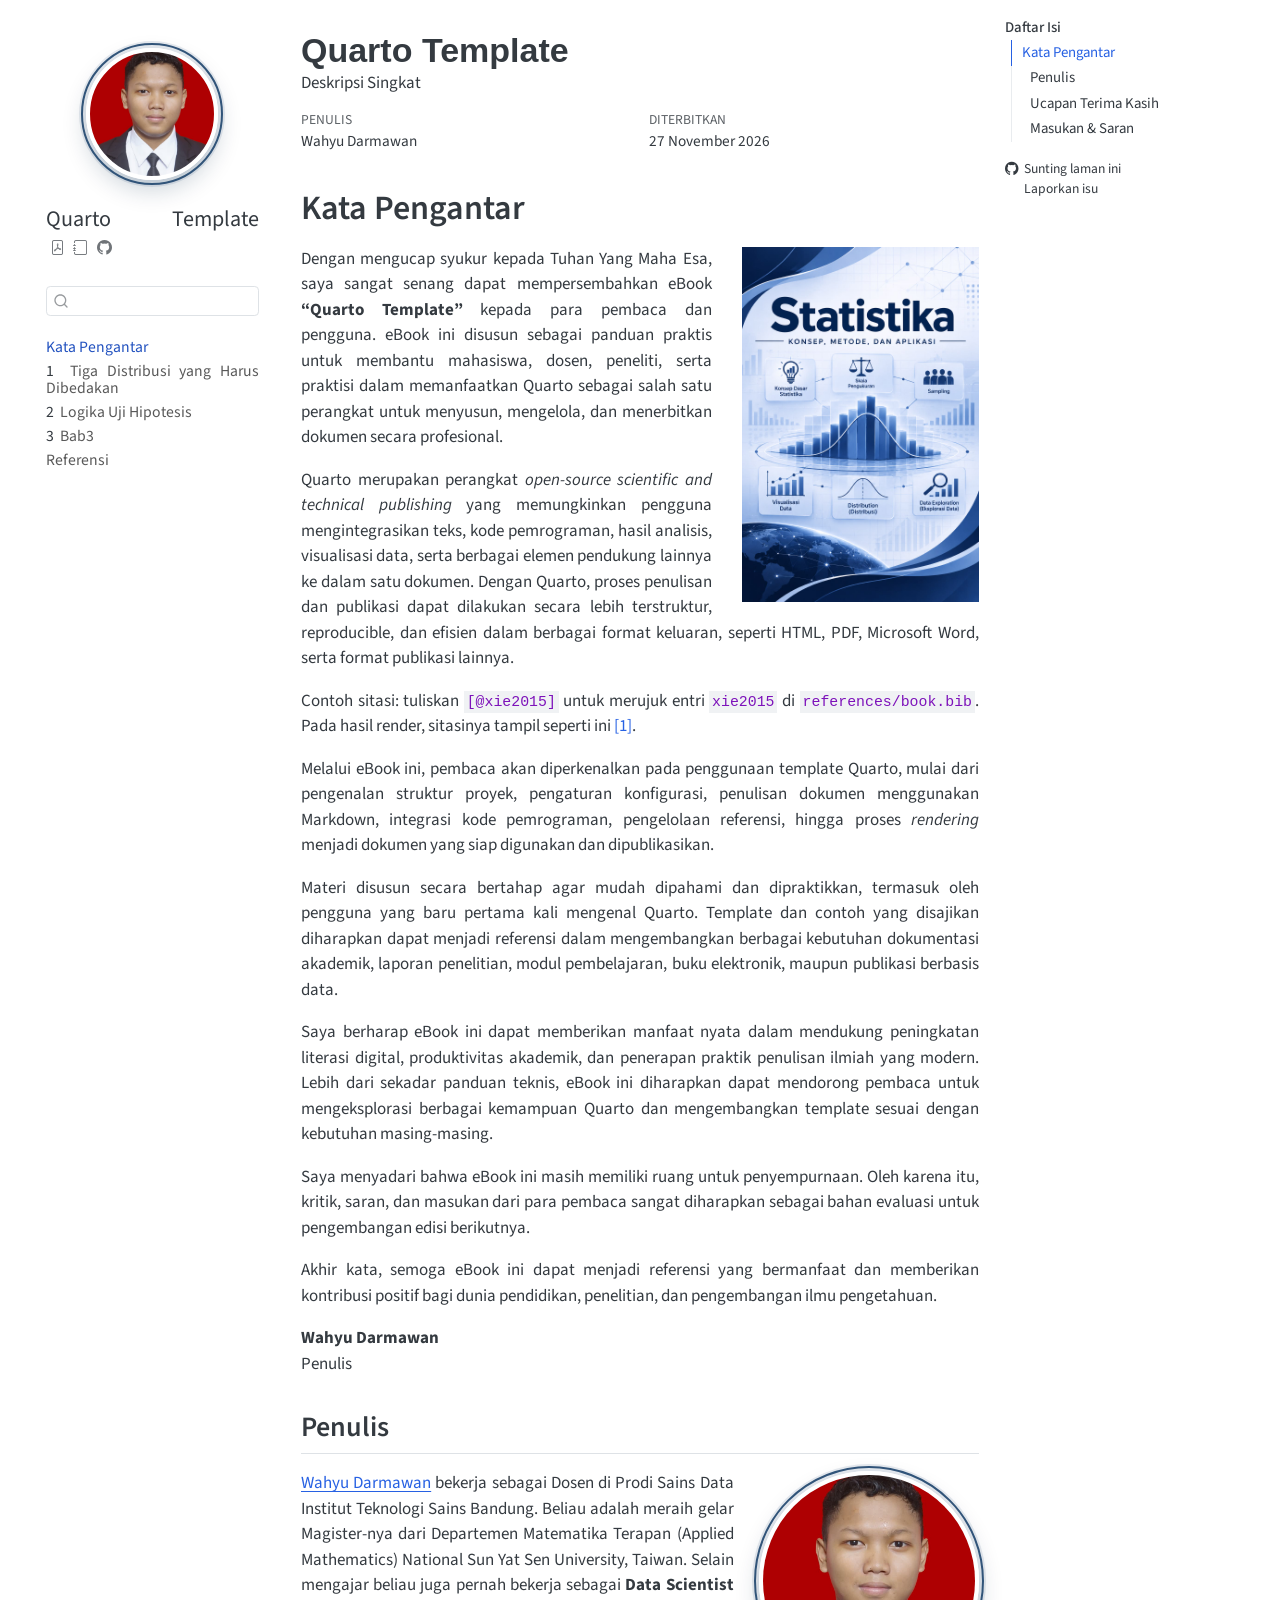
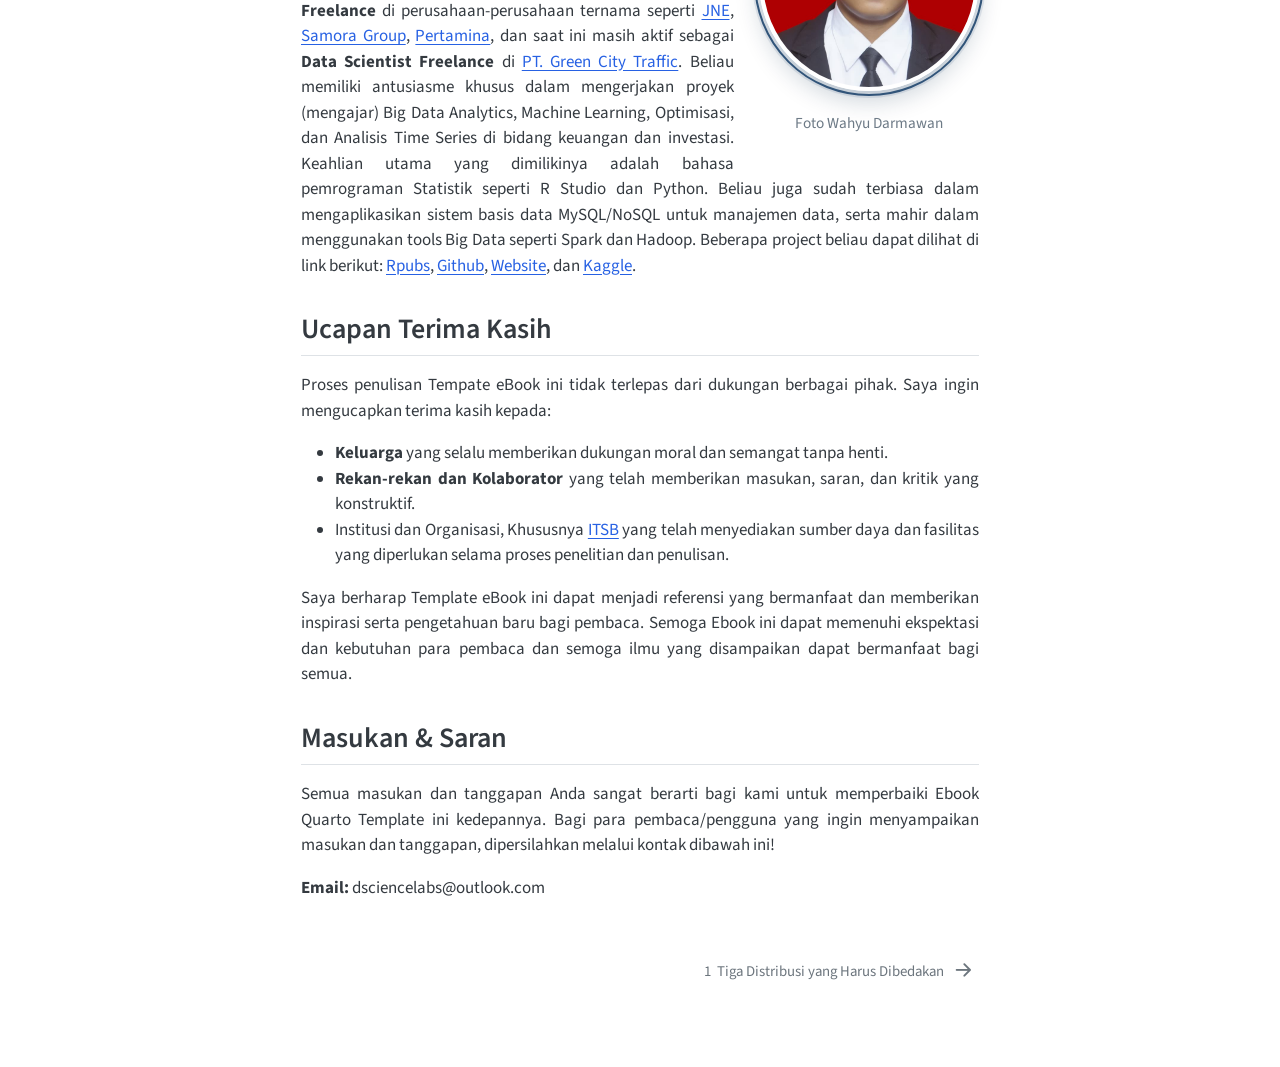
==== commit bfa3bf37: "Update book content" ====
--- a/docs/index.html
+++ b/docs/index.html
@@ -59,7 +59,7 @@
 <script src="site_libs/quarto-search/fuse.min.js"></script>
 <script src="site_libs/quarto-search/quarto-search.js"></script>
 <meta name="quarto:offset" content="./">
-<link href="./chapters/bab-1.html" rel="next">
+<link href="./chapters/1_Sampling_Distribution_dan_Estimasia.html" rel="next">
 <script src="site_libs/quarto-html/quarto.js" type="module"></script>
 <script src="site_libs/quarto-html/tabsets/tabsets.js" type="module"></script>
 <script src="site_libs/quarto-html/scrollable-regions/scrollable-regions.js" type="module"></script>
@@ -152,14 +152,14 @@
 </li>
         <li class="sidebar-item">
   <div class="sidebar-item-container"> 
-  <a href="./chapters/bab-1.html" class="sidebar-item-text sidebar-link">
- <span class="menu-text"><span class="chapter-number">1</span>&nbsp; <span class="chapter-title">Distribusi Sampling</span></span></a>
+  <a href="./chapters/1_Sampling_Distribution_dan_Estimasia.html" class="sidebar-item-text sidebar-link">
+ <span class="menu-text"><span class="chapter-number">1</span>&nbsp; <span class="chapter-title">Tiga Distribusi yang Harus Dibedakan</span></span></a>
   </div>
 </li>
         <li class="sidebar-item">
   <div class="sidebar-item-container"> 
-  <a href="./chapters/bab-2.html" class="sidebar-item-text sidebar-link">
- <span class="menu-text"><span class="chapter-number">2</span>&nbsp; <span class="chapter-title">Hypothesis Testing</span></span></a>
+  <a href="./chapters/2_uji_hipotesis.html" class="sidebar-item-text sidebar-link">
+ <span class="menu-text"><span class="chapter-number">2</span>&nbsp; <span class="chapter-title">Logika Uji Hipotesis</span></span></a>
   </div>
 </li>
         <li class="sidebar-item">
@@ -234,7 +234,7 @@
 
 
 <section id="kata-pengantar" class="level1 unnumbered">
-<h1 class="unnumbered">Kata Pengantar</h1><p><img src="images/Cover.jpeg" title="Quarto Template" class="quarto-cover-image nolightbox img-fluid"></p>
+<h1 class="unnumbered">Kata Pengantar</h1><p><img src="images/covergua.jpeg" title="Quarto Template" class="quarto-cover-image nolightbox img-fluid"></p>
 <p>Dengan mengucap syukur kepada Tuhan Yang Maha Esa, saya sangat senang dapat mempersembahkan eBook <strong>“Quarto Template”</strong> kepada para pembaca dan pengguna. eBook ini disusun sebagai panduan praktis untuk membantu mahasiswa, dosen, peneliti, serta praktisi dalam memanfaatkan Quarto sebagai salah satu perangkat untuk menyusun, mengelola, dan menerbitkan dokumen secara profesional.</p>
 <p>Quarto merupakan perangkat <em>open-source scientific and technical publishing</em> yang memungkinkan pengguna mengintegrasikan teks, kode pemrograman, hasil analisis, visualisasi data, serta berbagai elemen pendukung lainnya ke dalam satu dokumen. Dengan Quarto, proses penulisan dan publikasi dapat dilakukan secara lebih terstruktur, reproducible, dan efisien dalam berbagai format keluaran, seperti HTML, PDF, Microsoft Word, serta format publikasi lainnya.</p>
 <p>Contoh sitasi: tuliskan <code>[@xie2015]</code> untuk merujuk entri <code>xie2015</code> di <code>references/book.bib</code>. Pada hasil render, sitasinya tampil seperti ini <span class="citation" data-cites="xie2015"><a href="references/referensi.html#ref-xie2015" role="doc-biblioref">[1]</a></span>.</p>
@@ -810,8 +810,8 @@
   <div class="nav-page nav-page-previous">
   </div>
   <div class="nav-page nav-page-next">
-      <a href="./chapters/bab-1.html" class="pagination-link" aria-label="Distribusi Sampling">
-        <span class="nav-page-text"><span class="chapter-number">1</span>&nbsp; <span class="chapter-title">Distribusi Sampling</span></span> <i class="bi bi-arrow-right-short"></i>
+      <a href="./chapters/1_Sampling_Distribution_dan_Estimasia.html" class="pagination-link" aria-label="Tiga Distribusi yang Harus Dibedakan">
+        <span class="nav-page-text"><span class="chapter-number">1</span>&nbsp; <span class="chapter-title">Tiga Distribusi yang Harus Dibedakan</span></span> <i class="bi bi-arrow-right-short"></i>
       </a>
   </div>
 </nav>
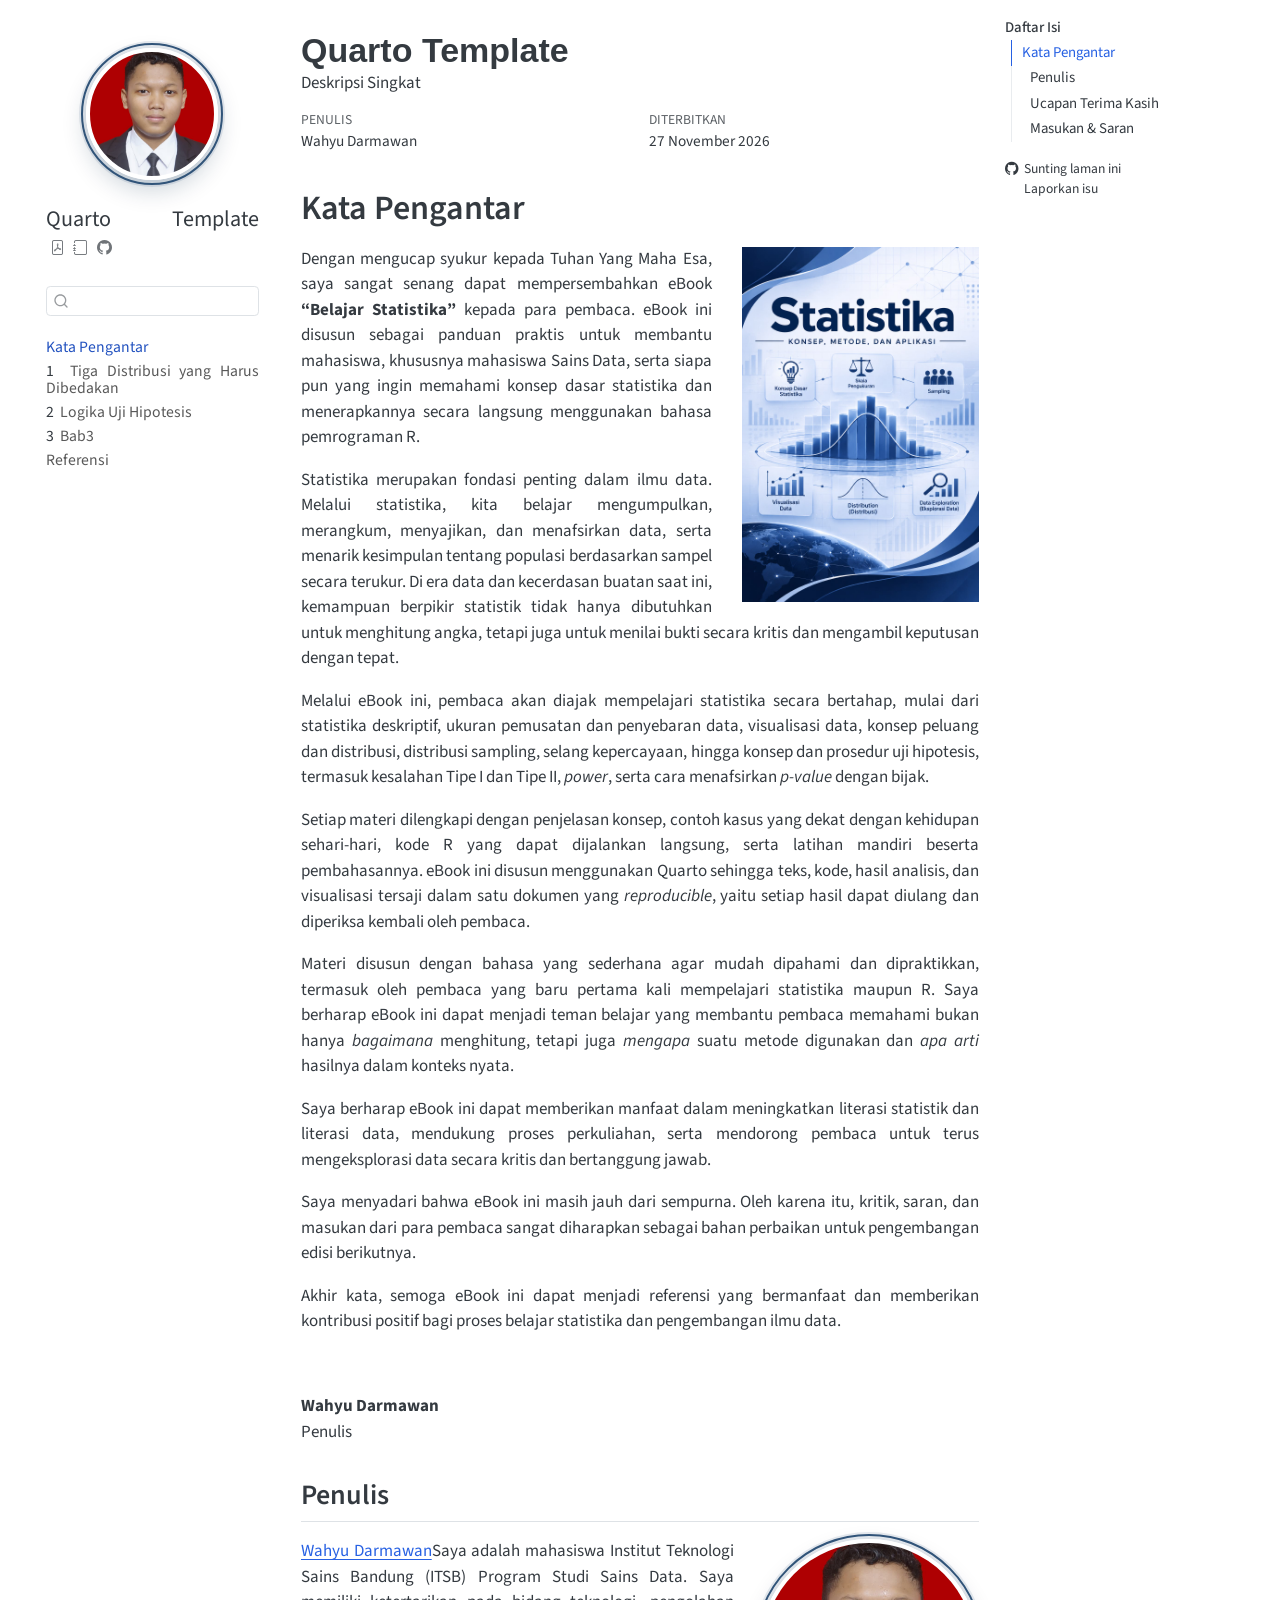
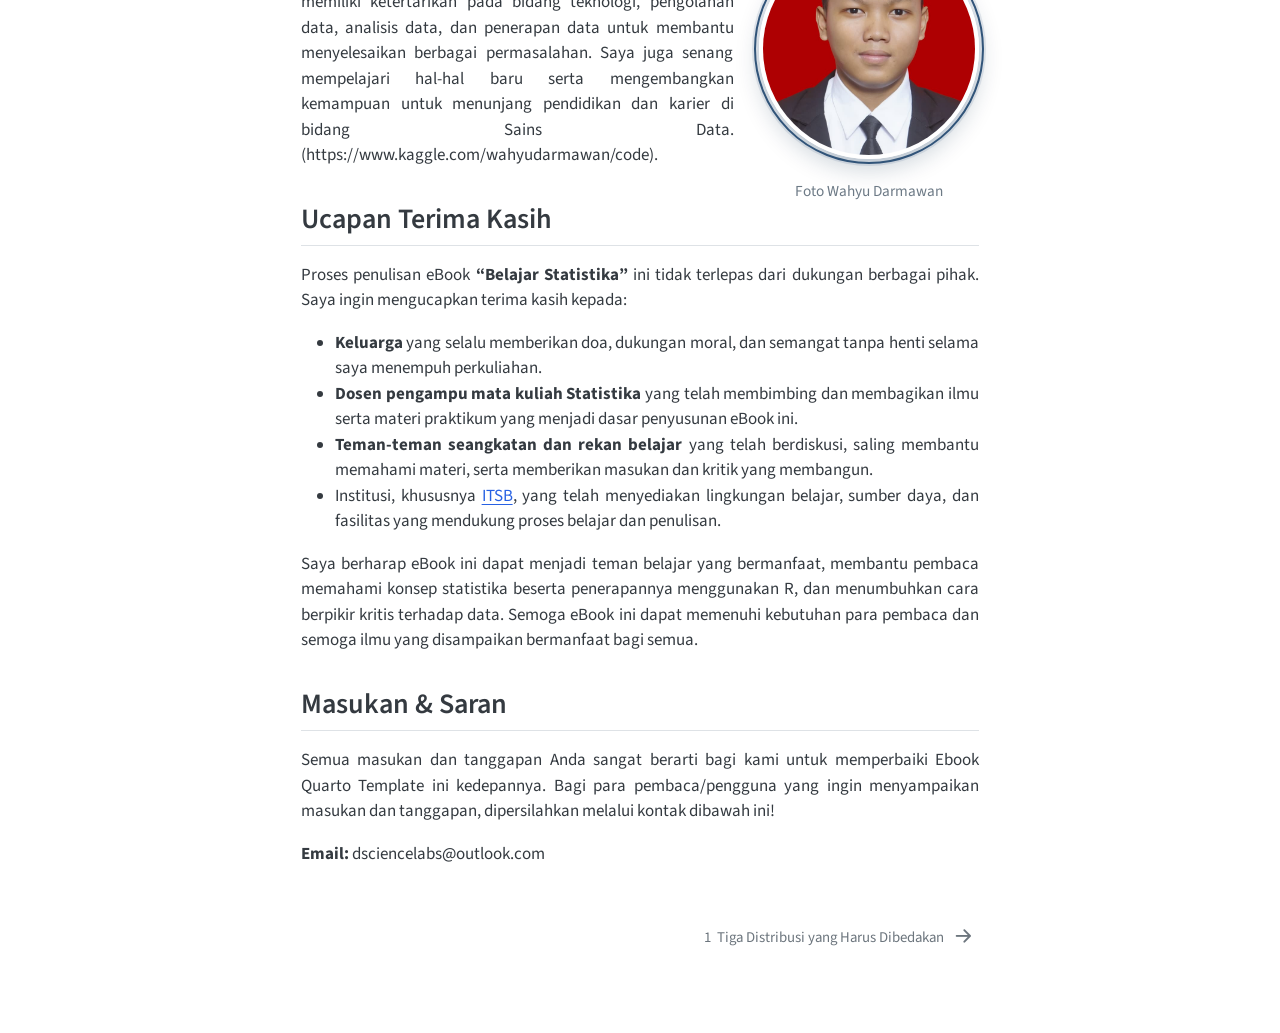
==== commit cc5e37ce: "Update book content" ====
--- a/docs/index.html
+++ b/docs/index.html
@@ -29,27 +29,7 @@
   margin: 0 0.8em 0.2em -1em; /* quarto-specific, see https://github.com/quarto-dev/quarto-cli/issues/4556 */ 
   vertical-align: middle;
 }
-/* CSS for citations */
-div.csl-bib-body { }
-div.csl-entry {
-  clear: both;
-  margin-bottom: 0em;
-}
-.hanging-indent div.csl-entry {
-  margin-left:2em;
-  text-indent:-2em;
-}
-div.csl-left-margin {
-  min-width:2em;
-  float:left;
-}
-div.csl-right-inline {
-  margin-left:2em;
-  padding-left:1em;
-}
-div.csl-indent {
-  margin-left: 2em;
-}</style>
+</style>
 
 
 <script src="site_libs/quarto-nav/quarto-nav.js"></script>
@@ -133,7 +113,7 @@
         <div class="sidebar-tools-main tools-wide">
     <a href="./Quarto-Template.pdf" title="Pratinjau PDF" class="quarto-navigation-tool px-1" aria-label="Pratinjau PDF"><i class="bi bi-file-pdf"></i></a>
     <a href="./epub-reader.html" title="Pratinjau EPUB" class="quarto-navigation-tool px-1" aria-label="Pratinjau EPUB"><i class="bi bi-journal"></i></a>
-    <a href="https://github.com/pakardata1/ebook-template-quarto.git" title="Kode Sumber" class="quarto-navigation-tool px-1" aria-label="Kode Sumber"><i class="bi bi-github"></i></a>
+    <a href="https://github.com/darmawan290127-art/tugas_statistika.git" title="Kode Sumber" class="quarto-navigation-tool px-1" aria-label="Kode Sumber"><i class="bi bi-github"></i></a>
 </div>
     </div>
       </div>
@@ -191,7 +171,7 @@
   <li><a href="#masukan-saran" id="toc-masukan-saran" class="nav-link" data-scroll-target="#masukan-saran">Masukan &amp; Saran</a></li>
   </ul></li>
   </ul>
-<div class="toc-actions"><ul><li><a href="https://github.com/pakardata1/ebook-template-quarto.git/edit/main/index.qmd" class="toc-action"><i class="bi bi-github"></i>Sunting laman ini</a></li><li><a href="https://github.com/pakardata1/ebook-template-quarto.git/issues/new" class="toc-action"><i class="bi empty"></i>Laporkan isu</a></li></ul></div></nav>
+<div class="toc-actions"><ul><li><a href="https://github.com/darmawan290127-art/tugas_statistika.git/edit/main/index.qmd" class="toc-action"><i class="bi bi-github"></i>Sunting laman ini</a></li><li><a href="https://github.com/darmawan290127-art/tugas_statistika.git/issues/new" class="toc-action"><i class="bi empty"></i>Laporkan isu</a></li></ul></div></nav>
     </div>
 <!-- main -->
 <main class="content" id="quarto-document-content" tabindex="-1">
@@ -235,14 +215,15 @@
 
 <section id="kata-pengantar" class="level1 unnumbered">
 <h1 class="unnumbered">Kata Pengantar</h1><p><img src="images/covergua.jpeg" title="Quarto Template" class="quarto-cover-image nolightbox img-fluid"></p>
-<p>Dengan mengucap syukur kepada Tuhan Yang Maha Esa, saya sangat senang dapat mempersembahkan eBook <strong>“Quarto Template”</strong> kepada para pembaca dan pengguna. eBook ini disusun sebagai panduan praktis untuk membantu mahasiswa, dosen, peneliti, serta praktisi dalam memanfaatkan Quarto sebagai salah satu perangkat untuk menyusun, mengelola, dan menerbitkan dokumen secara profesional.</p>
-<p>Quarto merupakan perangkat <em>open-source scientific and technical publishing</em> yang memungkinkan pengguna mengintegrasikan teks, kode pemrograman, hasil analisis, visualisasi data, serta berbagai elemen pendukung lainnya ke dalam satu dokumen. Dengan Quarto, proses penulisan dan publikasi dapat dilakukan secara lebih terstruktur, reproducible, dan efisien dalam berbagai format keluaran, seperti HTML, PDF, Microsoft Word, serta format publikasi lainnya.</p>
-<p>Contoh sitasi: tuliskan <code>[@xie2015]</code> untuk merujuk entri <code>xie2015</code> di <code>references/book.bib</code>. Pada hasil render, sitasinya tampil seperti ini <span class="citation" data-cites="xie2015"><a href="references/referensi.html#ref-xie2015" role="doc-biblioref">[1]</a></span>.</p>
-<p>Melalui eBook ini, pembaca akan diperkenalkan pada penggunaan template Quarto, mulai dari pengenalan struktur proyek, pengaturan konfigurasi, penulisan dokumen menggunakan Markdown, integrasi kode pemrograman, pengelolaan referensi, hingga proses <em>rendering</em> menjadi dokumen yang siap digunakan dan dipublikasikan.</p>
-<p>Materi disusun secara bertahap agar mudah dipahami dan dipraktikkan, termasuk oleh pengguna yang baru pertama kali mengenal Quarto. Template dan contoh yang disajikan diharapkan dapat menjadi referensi dalam mengembangkan berbagai kebutuhan dokumentasi akademik, laporan penelitian, modul pembelajaran, buku elektronik, maupun publikasi berbasis data.</p>
-<p>Saya berharap eBook ini dapat memberikan manfaat nyata dalam mendukung peningkatan literasi digital, produktivitas akademik, dan penerapan praktik penulisan ilmiah yang modern. Lebih dari sekadar panduan teknis, eBook ini diharapkan dapat mendorong pembaca untuk mengeksplorasi berbagai kemampuan Quarto dan mengembangkan template sesuai dengan kebutuhan masing-masing.</p>
-<p>Saya menyadari bahwa eBook ini masih memiliki ruang untuk penyempurnaan. Oleh karena itu, kritik, saran, dan masukan dari para pembaca sangat diharapkan sebagai bahan evaluasi untuk pengembangan edisi berikutnya.</p>
-<p>Akhir kata, semoga eBook ini dapat menjadi referensi yang bermanfaat dan memberikan kontribusi positif bagi dunia pendidikan, penelitian, dan pengembangan ilmu pengetahuan.</p>
+<p>Dengan mengucap syukur kepada Tuhan Yang Maha Esa, saya sangat senang dapat mempersembahkan eBook <strong>“Belajar Statistika”</strong> kepada para pembaca. eBook ini disusun sebagai panduan praktis untuk membantu mahasiswa, khususnya mahasiswa Sains Data, serta siapa pun yang ingin memahami konsep dasar statistika dan menerapkannya secara langsung menggunakan bahasa pemrograman R.</p>
+<p>Statistika merupakan fondasi penting dalam ilmu data. Melalui statistika, kita belajar mengumpulkan, merangkum, menyajikan, dan menafsirkan data, serta menarik kesimpulan tentang populasi berdasarkan sampel secara terukur. Di era data dan kecerdasan buatan saat ini, kemampuan berpikir statistik tidak hanya dibutuhkan untuk menghitung angka, tetapi juga untuk menilai bukti secara kritis dan mengambil keputusan dengan tepat.</p>
+<p>Melalui eBook ini, pembaca akan diajak mempelajari statistika secara bertahap, mulai dari statistika deskriptif, ukuran pemusatan dan penyebaran data, visualisasi data, konsep peluang dan distribusi, distribusi sampling, selang kepercayaan, hingga konsep dan prosedur uji hipotesis, termasuk kesalahan Tipe I dan Tipe II, <em>power</em>, serta cara menafsirkan <em>p-value</em> dengan bijak.</p>
+<p>Setiap materi dilengkapi dengan penjelasan konsep, contoh kasus yang dekat dengan kehidupan sehari-hari, kode R yang dapat dijalankan langsung, serta latihan mandiri beserta pembahasannya. eBook ini disusun menggunakan Quarto sehingga teks, kode, hasil analisis, dan visualisasi tersaji dalam satu dokumen yang <em>reproducible</em>, yaitu setiap hasil dapat diulang dan diperiksa kembali oleh pembaca.</p>
+<p>Materi disusun dengan bahasa yang sederhana agar mudah dipahami dan dipraktikkan, termasuk oleh pembaca yang baru pertama kali mempelajari statistika maupun R. Saya berharap eBook ini dapat menjadi teman belajar yang membantu pembaca memahami bukan hanya <em>bagaimana</em> menghitung, tetapi juga <em>mengapa</em> suatu metode digunakan dan <em>apa arti</em> hasilnya dalam konteks nyata.</p>
+<p>Saya berharap eBook ini dapat memberikan manfaat dalam meningkatkan literasi statistik dan literasi data, mendukung proses perkuliahan, serta mendorong pembaca untuk terus mengeksplorasi data secara kritis dan bertanggung jawab.</p>
+<p>Saya menyadari bahwa eBook ini masih jauh dari sempurna. Oleh karena itu, kritik, saran, dan masukan dari para pembaca sangat diharapkan sebagai bahan perbaikan untuk pengembangan edisi berikutnya.</p>
+<p>Akhir kata, semoga eBook ini dapat menjadi referensi yang bermanfaat dan memberikan kontribusi positif bagi proses belajar statistika dan pengembangan ilmu data.</p>
+<p>&nbsp;</p>
 <p><strong>Wahyu Darmawan</strong><br>
 Penulis</p>
 <section id="penulis" class="level2">
@@ -253,17 +234,18 @@
 <figcaption>Foto Wahyu Darmawan</figcaption>
 </figure>
 </div>
-<p><strong><a href="https://www.linkedin.com/in/wahyudarmawan/">Wahyu Darmawan</a></strong> bekerja sebagai Dosen di Prodi Sains Data Institut Teknologi Sains Bandung. Beliau adalah meraih gelar Magister-nya dari Departemen Matematika Terapan (Applied Mathematics) National Sun Yat Sen University, Taiwan. Selain mengajar beliau juga pernah bekerja sebagai <strong>Data Scientist Freelance</strong> di perusahaan-perusahaan ternama seperti <a href="https://www.jne.co.id/id/beranda">JNE</a>, <a href="https://www.samoragroup.co.id/home/en">Samora Group</a>, <a href="https://www.pertamina.com/">Pertamina</a>, dan saat ini masih aktif sebagai <strong>Data Scientist Freelance</strong> di <a href="PT. Green City Traffic">PT. Green City Traffic</a>. Beliau memiliki antusiasme khusus dalam mengerjakan proyek (mengajar) Big Data Analytics, Machine Learning, Optimisasi, dan Analisis Time Series di bidang keuangan dan investasi. Keahlian utama yang dimilikinya adalah bahasa pemrograman Statistik seperti R Studio dan Python. Beliau juga sudah terbiasa dalam mengaplikasikan sistem basis data MySQL/NoSQL untuk manajemen data, serta mahir dalam menggunakan tools Big Data seperti Spark dan Hadoop. Beberapa project beliau dapat dilihat di link berikut: <a href="https://rpubs.com/wahyudarmawan">Rpubs</a>, <a href="https://github.com/wahyudarmawan">Github</a>, <a href="https://wahyudarmawan.github.io/web/index.html">Website</a>, dan <a href="https://www.kaggle.com/wahyudarmawan/code">Kaggle</a>.</p>
+<p><strong><a href="https://www.linkedin.com/in/wahyudarmawan/">Wahyu Darmawan</a></strong>Saya adalah mahasiswa Institut Teknologi Sains Bandung (ITSB) Program Studi Sains Data. Saya memiliki ketertarikan pada bidang teknologi, pengolahan data, analisis data, dan penerapan data untuk membantu menyelesaikan berbagai permasalahan. Saya juga senang mempelajari hal-hal baru serta mengembangkan kemampuan untuk menunjang pendidikan dan karier di bidang Sains Data. (https://www.kaggle.com/wahyudarmawan/code).</p>
 </section>
 <section id="ucapan-terima-kasih" class="level2">
 <h2 class="anchored" data-anchor-id="ucapan-terima-kasih">Ucapan Terima Kasih</h2>
-<p>Proses penulisan Tempate eBook ini tidak terlepas dari dukungan berbagai pihak. Saya ingin mengucapkan terima kasih kepada:</p>
+<p>Proses penulisan eBook <strong>“Belajar Statistika”</strong> ini tidak terlepas dari dukungan berbagai pihak. Saya ingin mengucapkan terima kasih kepada:</p>
 <ul>
-<li><strong>Keluarga</strong> yang selalu memberikan dukungan moral dan semangat tanpa henti.</li>
-<li><strong>Rekan-rekan dan Kolaborator</strong> yang telah memberikan masukan, saran, dan kritik yang konstruktif.</li>
-<li>Institusi dan Organisasi, Khususnya <strong><a href="https://itsb.ac.id/">ITSB</a></strong> yang telah menyediakan sumber daya dan fasilitas yang diperlukan selama proses penelitian dan penulisan.</li>
+<li><strong>Keluarga</strong> yang selalu memberikan doa, dukungan moral, dan semangat tanpa henti selama saya menempuh perkuliahan.</li>
+<li><strong>Dosen pengampu mata kuliah Statistika</strong> yang telah membimbing dan membagikan ilmu serta materi praktikum yang menjadi dasar penyusunan eBook ini.</li>
+<li><strong>Teman-teman seangkatan dan rekan belajar</strong> yang telah berdiskusi, saling membantu memahami materi, serta memberikan masukan dan kritik yang membangun.</li>
+<li>Institusi, khususnya <strong><a href="https://itsb.ac.id/">ITSB</a></strong>, yang telah menyediakan lingkungan belajar, sumber daya, dan fasilitas yang mendukung proses belajar dan penulisan.</li>
 </ul>
-<p>Saya berharap Template eBook ini dapat menjadi referensi yang bermanfaat dan memberikan inspirasi serta pengetahuan baru bagi pembaca. Semoga Ebook ini dapat memenuhi ekspektasi dan kebutuhan para pembaca dan semoga ilmu yang disampaikan dapat bermanfaat bagi semua.</p>
+<p>Saya berharap eBook ini dapat menjadi teman belajar yang bermanfaat, membantu pembaca memahami konsep statistika beserta penerapannya menggunakan R, dan menumbuhkan cara berpikir kritis terhadap data. Semoga eBook ini dapat memenuhi kebutuhan para pembaca dan semoga ilmu yang disampaikan bermanfaat bagi semua.</p>
 </section>
 <section id="masukan-saran" class="level2">
 <h2 class="anchored" data-anchor-id="masukan-saran">Masukan &amp; Saran</h2>
@@ -271,11 +253,6 @@
 <p><strong>Email:</strong> dsciencelabs@outlook.com</p>
 
 
-<div id="refs" class="references csl-bib-body" data-entry-spacing="0" role="list" style="display: none">
-<div id="ref-xie2015" class="csl-entry" role="listitem">
-<div class="csl-left-margin">[1] </div><div class="csl-right-inline">Y. Xie, <em><a href="http://yihui.name/knitr/">Dynamic Documents with <span>R</span> and knitr</a></em>, 2nd ed. Boca Raton, Florida: Chapman; Hall/CRC, 2015.</div>
-</div>
-</div>
 </section>
 </section>
 
@@ -820,5 +797,5 @@
 
 
 
-<footer class="footer"><div class="nav-footer"><div class="nav-footer-center"><div class="toc-actions d-sm-block d-md-none"><ul><li><a href="https://github.com/pakardata1/ebook-template-quarto.git/edit/main/index.qmd" class="toc-action"><i class="bi bi-github"></i>Sunting laman ini</a></li><li><a href="https://github.com/pakardata1/ebook-template-quarto.git/issues/new" class="toc-action"><i class="bi empty"></i>Laporkan isu</a></li></ul></div></div></div></footer><script src="site_libs/quarto-html/zenscroll-min.js"></script>
+<footer class="footer"><div class="nav-footer"><div class="nav-footer-center"><div class="toc-actions d-sm-block d-md-none"><ul><li><a href="https://github.com/darmawan290127-art/tugas_statistika.git/edit/main/index.qmd" class="toc-action"><i class="bi bi-github"></i>Sunting laman ini</a></li><li><a href="https://github.com/darmawan290127-art/tugas_statistika.git/issues/new" class="toc-action"><i class="bi empty"></i>Laporkan isu</a></li></ul></div></div></div></footer><script src="site_libs/quarto-html/zenscroll-min.js"></script>
 </body></html>
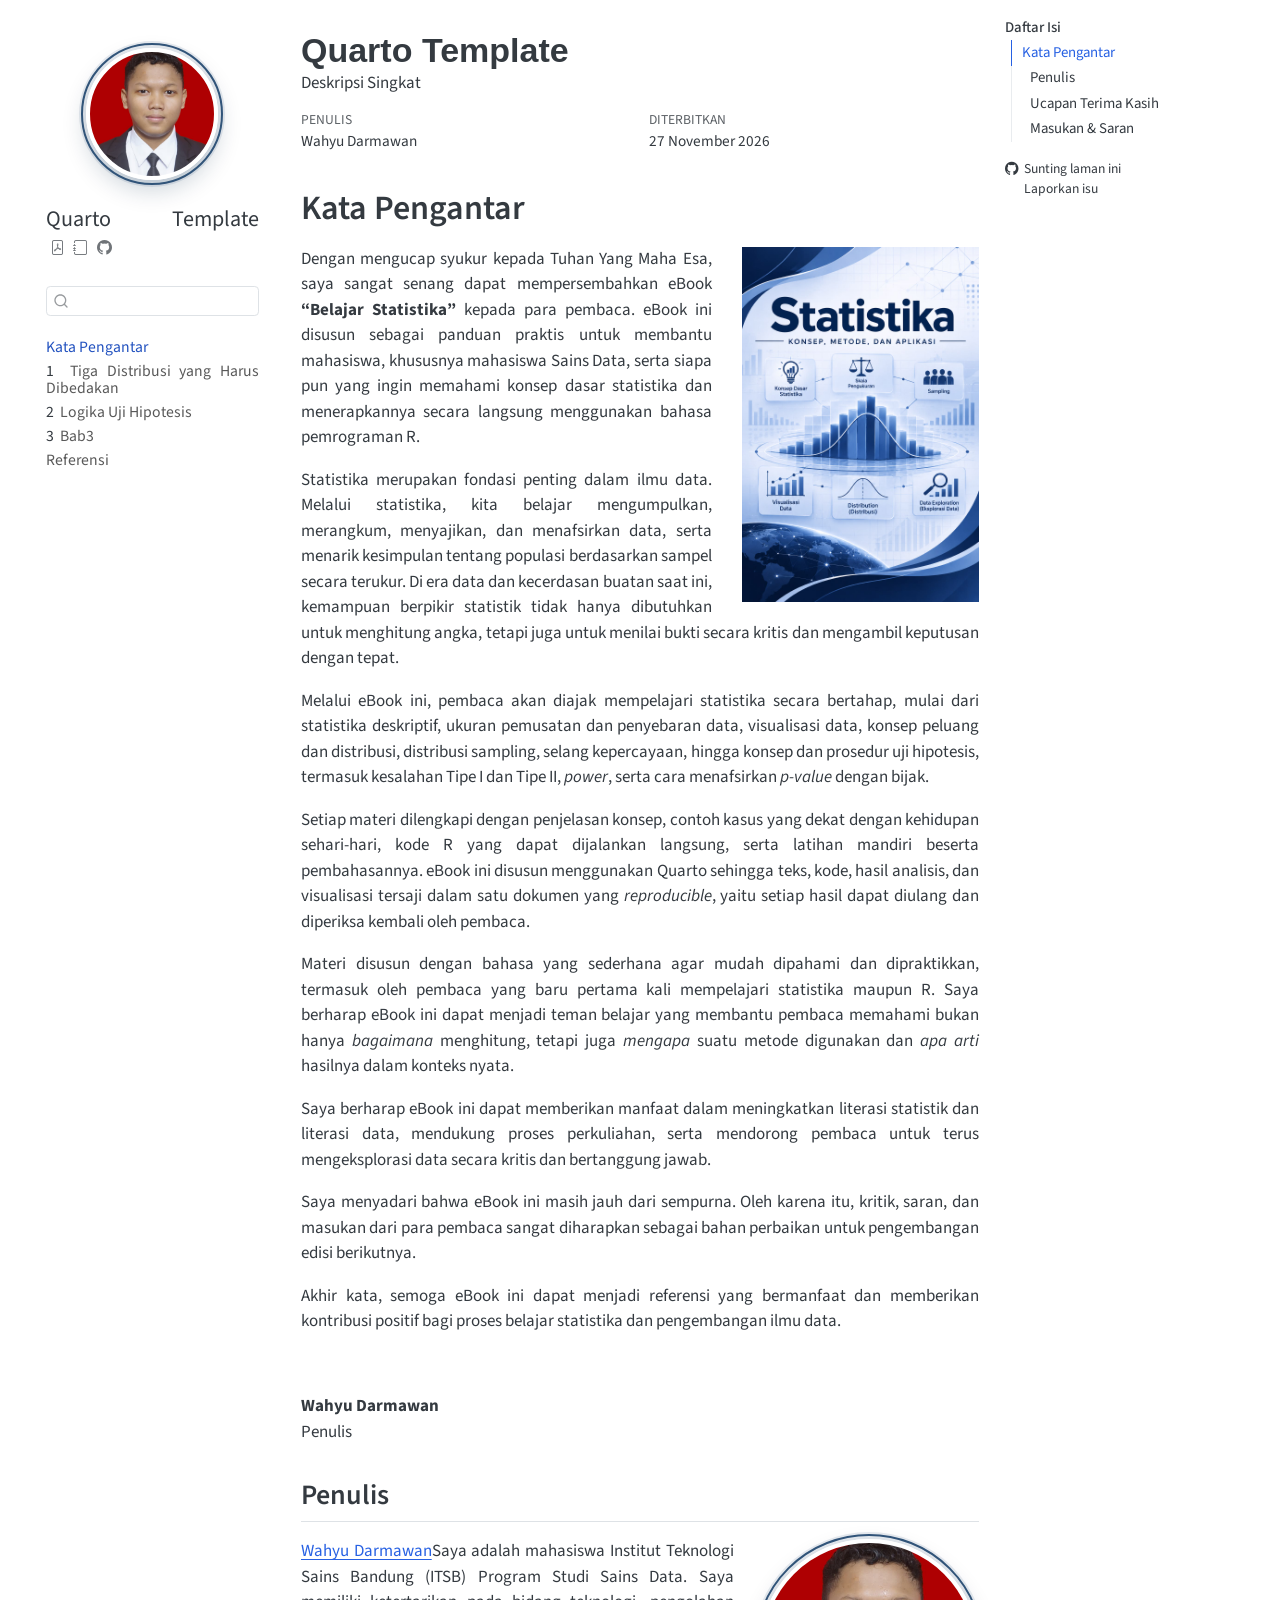
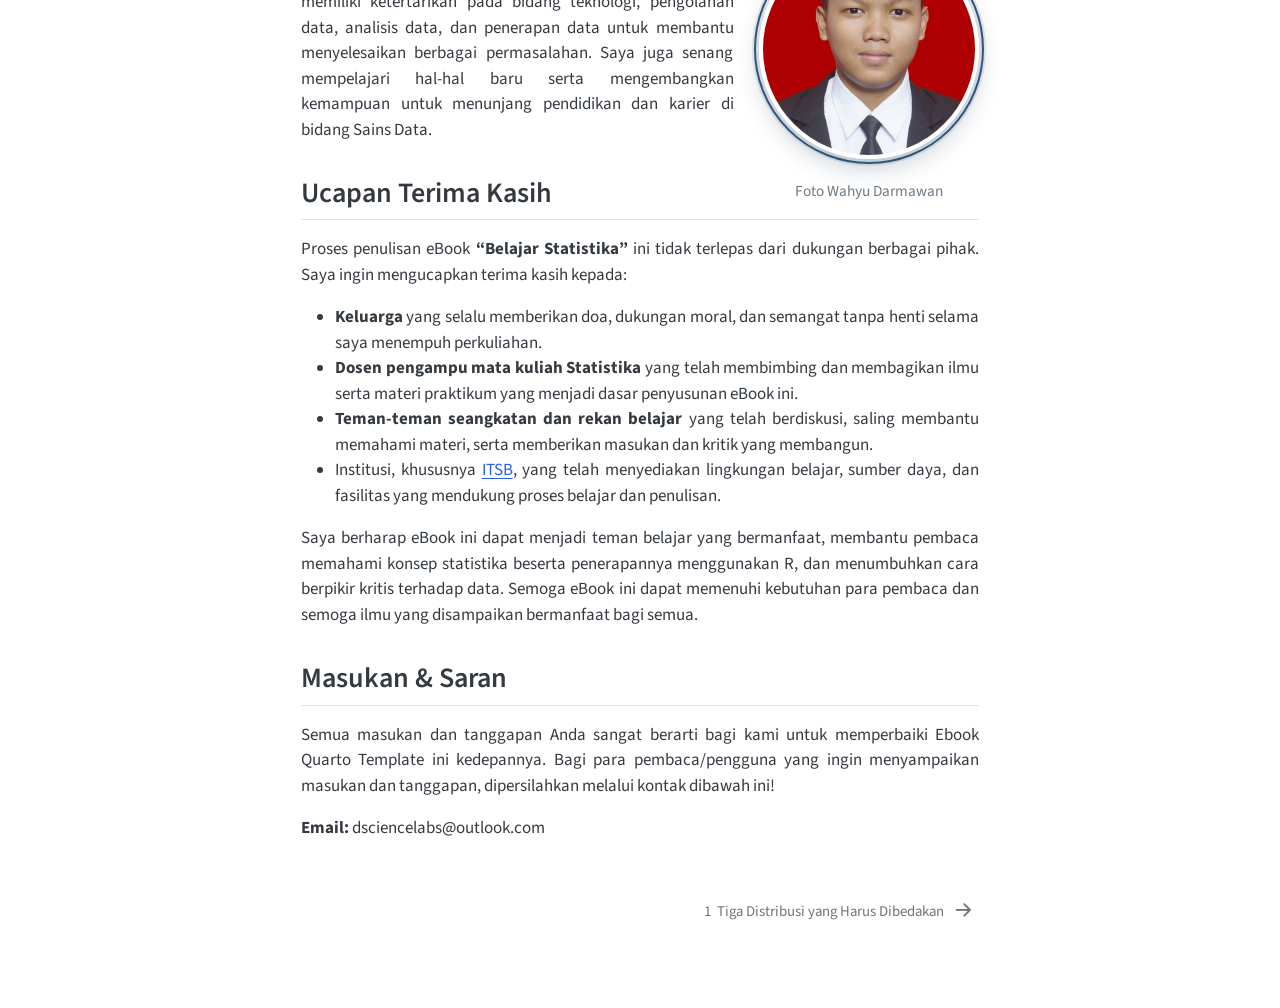
==== commit 31b9eb85: "Update book content" ====
--- a/docs/index.html
+++ b/docs/index.html
@@ -39,7 +39,7 @@
 <script src="site_libs/quarto-search/fuse.min.js"></script>
 <script src="site_libs/quarto-search/quarto-search.js"></script>
 <meta name="quarto:offset" content="./">
-<link href="./chapters/1_Sampling_Distribution_dan_Estimasia.html" rel="next">
+<link href="./chapters/1_Distribusi_Sampling.html" rel="next">
 <script src="site_libs/quarto-html/quarto.js" type="module"></script>
 <script src="site_libs/quarto-html/tabsets/tabsets.js" type="module"></script>
 <script src="site_libs/quarto-html/scrollable-regions/scrollable-regions.js" type="module"></script>
@@ -132,13 +132,13 @@
 </li>
         <li class="sidebar-item">
   <div class="sidebar-item-container"> 
-  <a href="./chapters/1_Sampling_Distribution_dan_Estimasia.html" class="sidebar-item-text sidebar-link">
+  <a href="./chapters/1_Distribusi_Sampling.html" class="sidebar-item-text sidebar-link">
  <span class="menu-text"><span class="chapter-number">1</span>&nbsp; <span class="chapter-title">Tiga Distribusi yang Harus Dibedakan</span></span></a>
   </div>
 </li>
         <li class="sidebar-item">
   <div class="sidebar-item-container"> 
-  <a href="./chapters/2_uji_hipotesis.html" class="sidebar-item-text sidebar-link">
+  <a href="./chapters/2_Hypothesis_Testing.html" class="sidebar-item-text sidebar-link">
  <span class="menu-text"><span class="chapter-number">2</span>&nbsp; <span class="chapter-title">Logika Uji Hipotesis</span></span></a>
   </div>
 </li>
@@ -234,7 +234,7 @@
 <figcaption>Foto Wahyu Darmawan</figcaption>
 </figure>
 </div>
-<p><strong><a href="https://www.linkedin.com/in/wahyudarmawan/">Wahyu Darmawan</a></strong>Saya adalah mahasiswa Institut Teknologi Sains Bandung (ITSB) Program Studi Sains Data. Saya memiliki ketertarikan pada bidang teknologi, pengolahan data, analisis data, dan penerapan data untuk membantu menyelesaikan berbagai permasalahan. Saya juga senang mempelajari hal-hal baru serta mengembangkan kemampuan untuk menunjang pendidikan dan karier di bidang Sains Data. (https://www.kaggle.com/wahyudarmawan/code).</p>
+<p><strong><a href="https://www.linkedin.com/in/wahyudarmawan/">Wahyu Darmawan</a></strong>Saya adalah mahasiswa Institut Teknologi Sains Bandung (ITSB) Program Studi Sains Data. Saya memiliki ketertarikan pada bidang teknologi, pengolahan data, analisis data, dan penerapan data untuk membantu menyelesaikan berbagai permasalahan. Saya juga senang mempelajari hal-hal baru serta mengembangkan kemampuan untuk menunjang pendidikan dan karier di bidang Sains Data.</p>
 </section>
 <section id="ucapan-terima-kasih" class="level2">
 <h2 class="anchored" data-anchor-id="ucapan-terima-kasih">Ucapan Terima Kasih</h2>
@@ -787,7 +787,7 @@
   <div class="nav-page nav-page-previous">
   </div>
   <div class="nav-page nav-page-next">
-      <a href="./chapters/1_Sampling_Distribution_dan_Estimasia.html" class="pagination-link" aria-label="Tiga Distribusi yang Harus Dibedakan">
+      <a href="./chapters/1_Distribusi_Sampling.html" class="pagination-link" aria-label="Tiga Distribusi yang Harus Dibedakan">
         <span class="nav-page-text"><span class="chapter-number">1</span>&nbsp; <span class="chapter-title">Tiga Distribusi yang Harus Dibedakan</span></span> <i class="bi bi-arrow-right-short"></i>
       </a>
   </div>
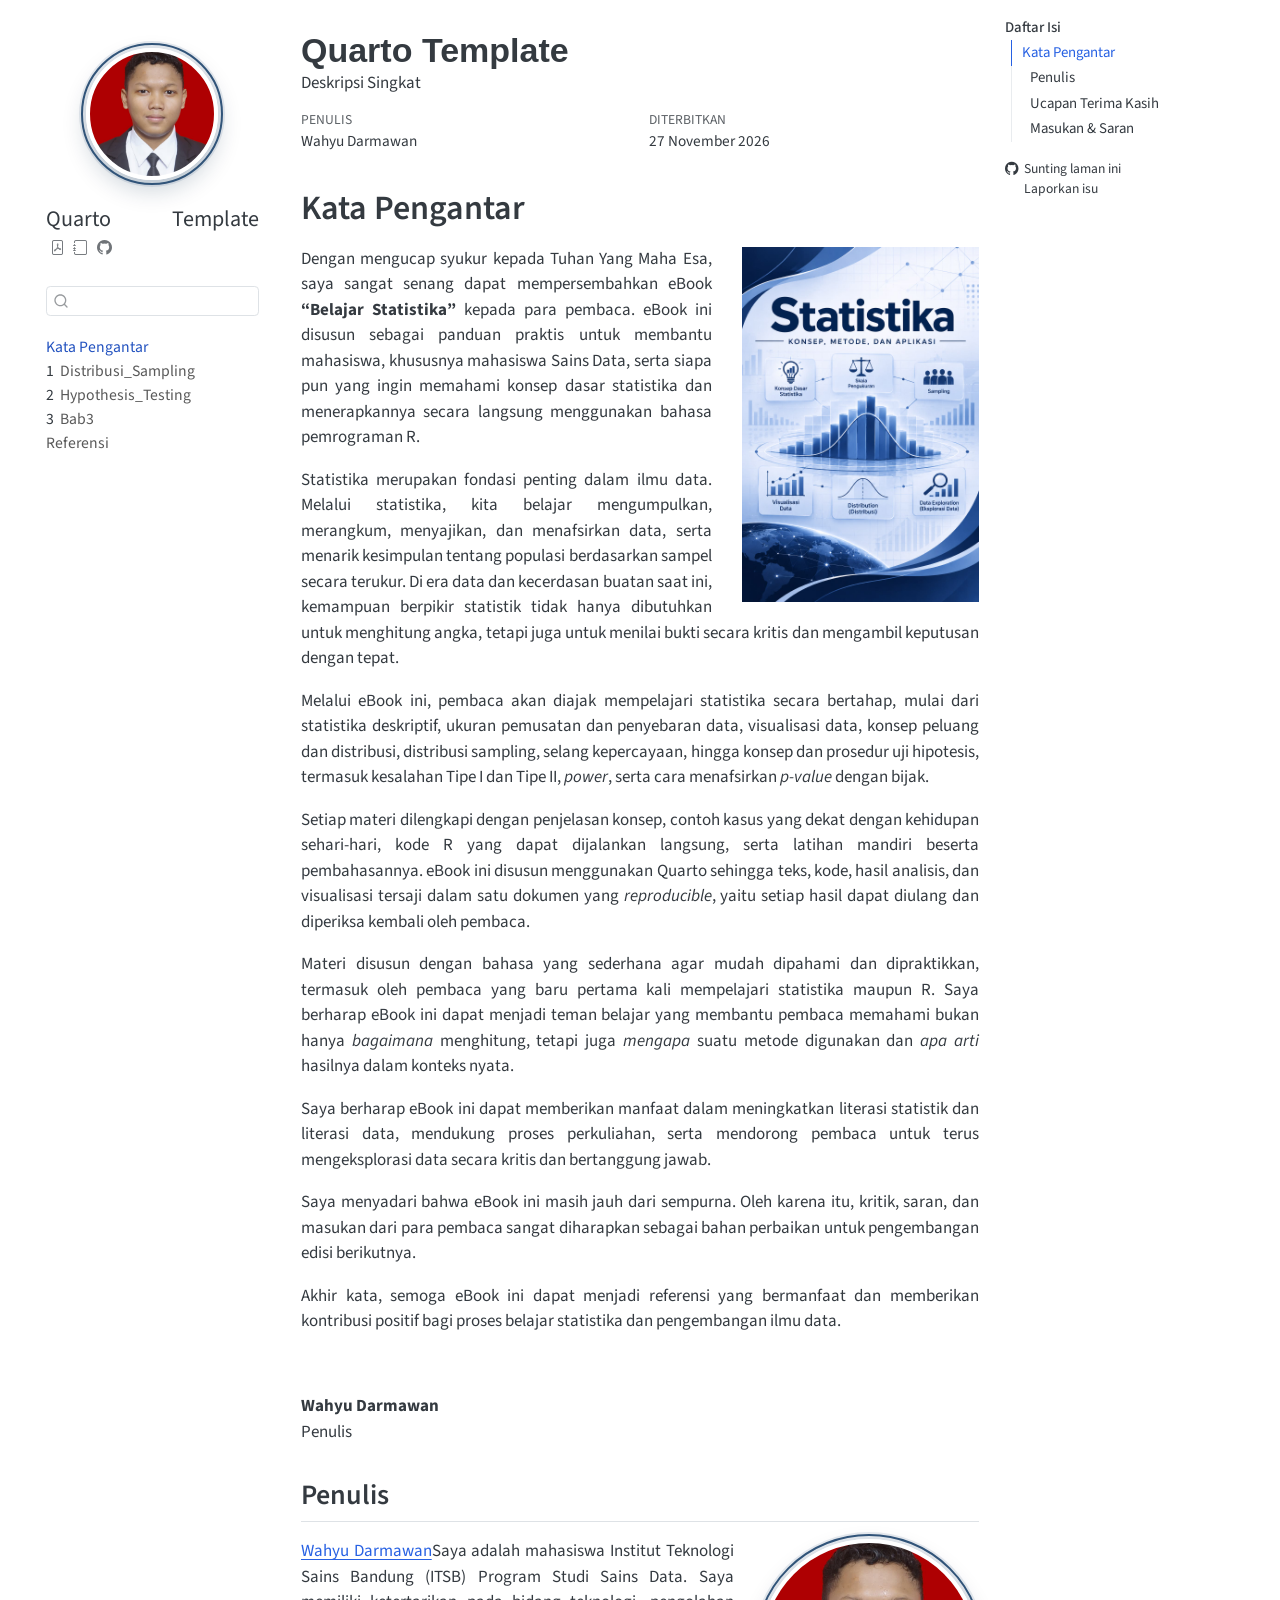
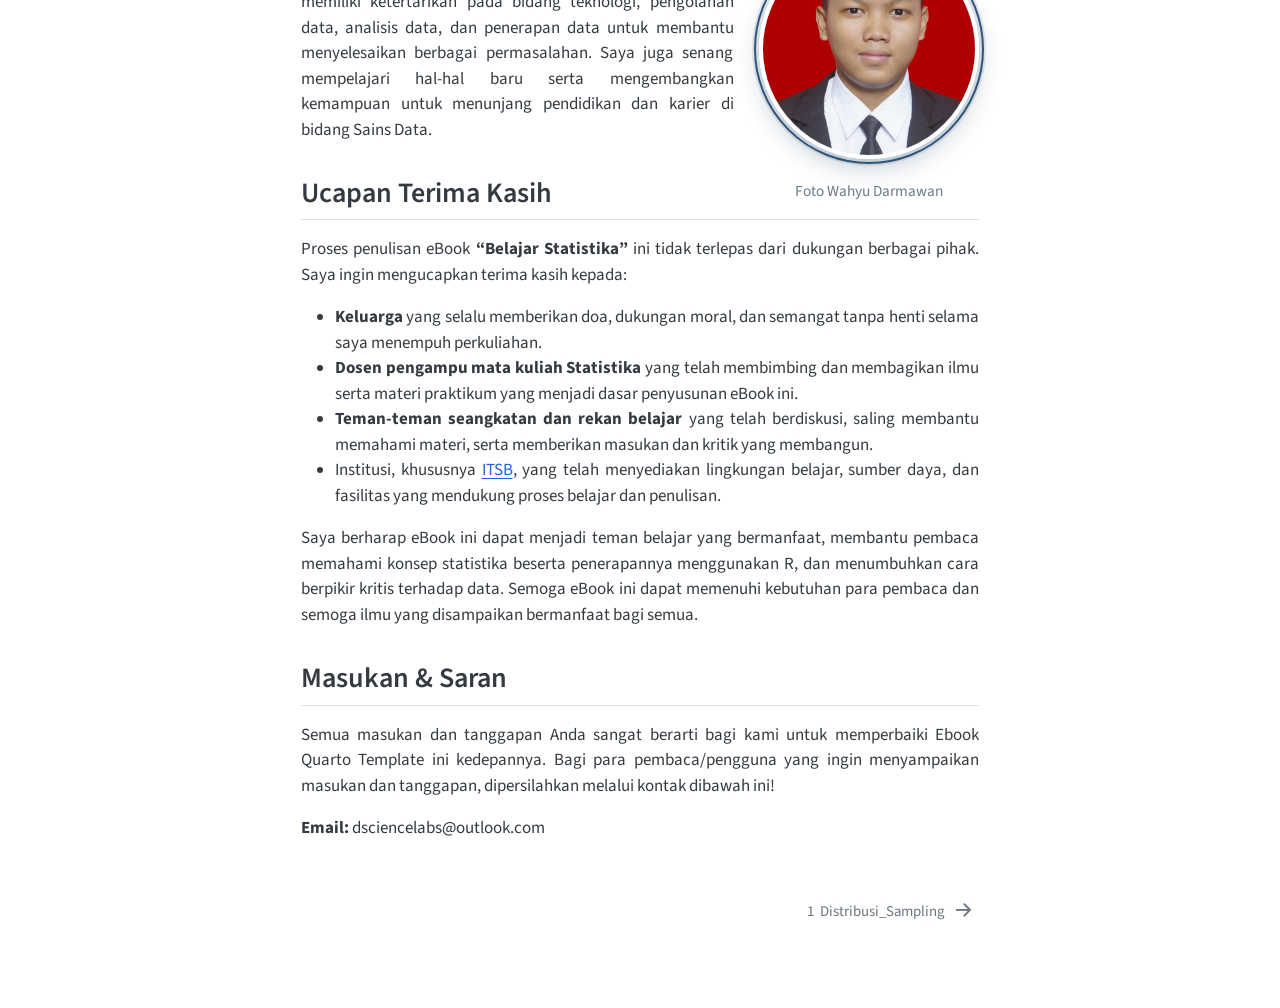
==== commit 3e6388c8: "Update book content" ====
--- a/docs/index.html
+++ b/docs/index.html
@@ -133,13 +133,13 @@
         <li class="sidebar-item">
   <div class="sidebar-item-container"> 
   <a href="./chapters/1_Distribusi_Sampling.html" class="sidebar-item-text sidebar-link">
- <span class="menu-text"><span class="chapter-number">1</span>&nbsp; <span class="chapter-title">Tiga Distribusi yang Harus Dibedakan</span></span></a>
+ <span class="menu-text"><span class="chapter-number">1</span>&nbsp; <span class="chapter-title">Distribusi_Sampling</span></span></a>
   </div>
 </li>
         <li class="sidebar-item">
   <div class="sidebar-item-container"> 
   <a href="./chapters/2_Hypothesis_Testing.html" class="sidebar-item-text sidebar-link">
- <span class="menu-text"><span class="chapter-number">2</span>&nbsp; <span class="chapter-title">Logika Uji Hipotesis</span></span></a>
+ <span class="menu-text"><span class="chapter-number">2</span>&nbsp; <span class="chapter-title">Hypothesis_Testing</span></span></a>
   </div>
 </li>
         <li class="sidebar-item">
@@ -787,8 +787,8 @@
   <div class="nav-page nav-page-previous">
   </div>
   <div class="nav-page nav-page-next">
-      <a href="./chapters/1_Distribusi_Sampling.html" class="pagination-link" aria-label="Tiga Distribusi yang Harus Dibedakan">
-        <span class="nav-page-text"><span class="chapter-number">1</span>&nbsp; <span class="chapter-title">Tiga Distribusi yang Harus Dibedakan</span></span> <i class="bi bi-arrow-right-short"></i>
+      <a href="./chapters/1_Distribusi_Sampling.html" class="pagination-link" aria-label="Distribusi_Sampling">
+        <span class="nav-page-text"><span class="chapter-number">1</span>&nbsp; <span class="chapter-title">Distribusi_Sampling</span></span> <i class="bi bi-arrow-right-short"></i>
       </a>
   </div>
 </nav>
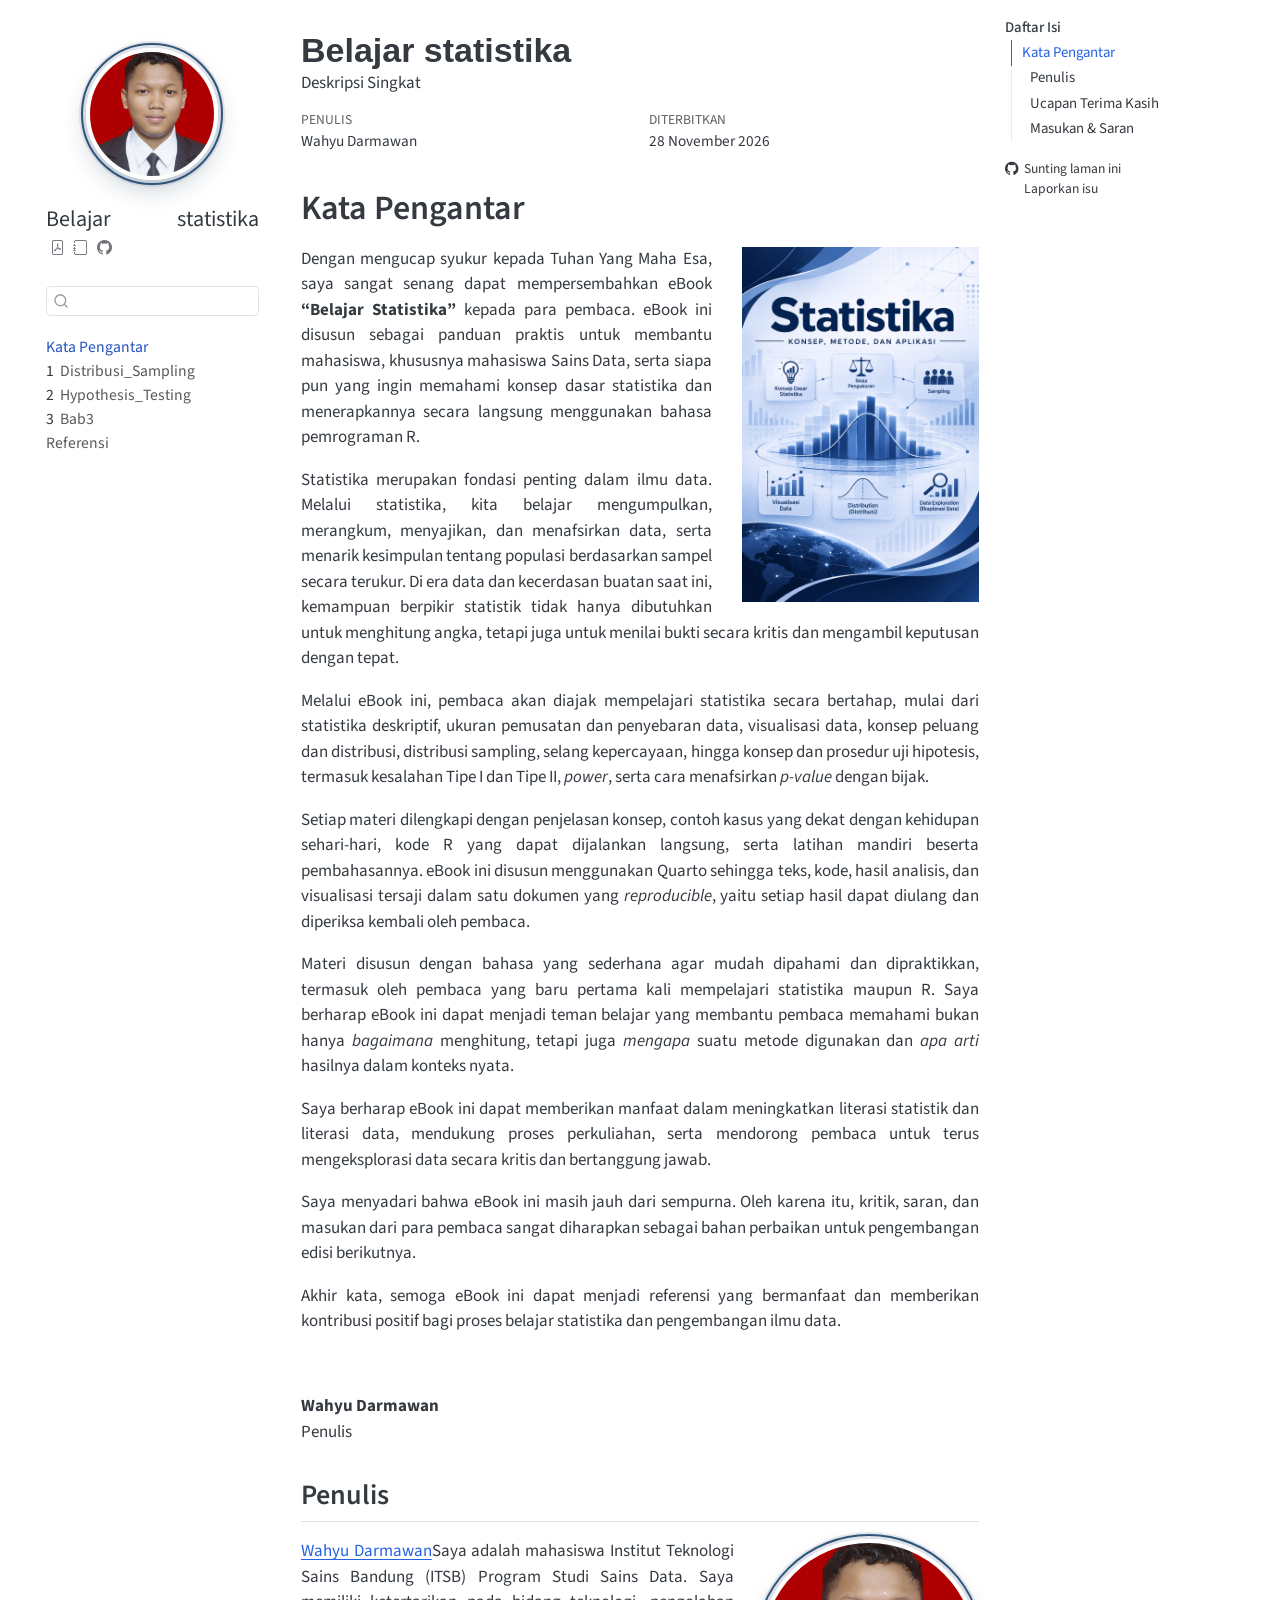
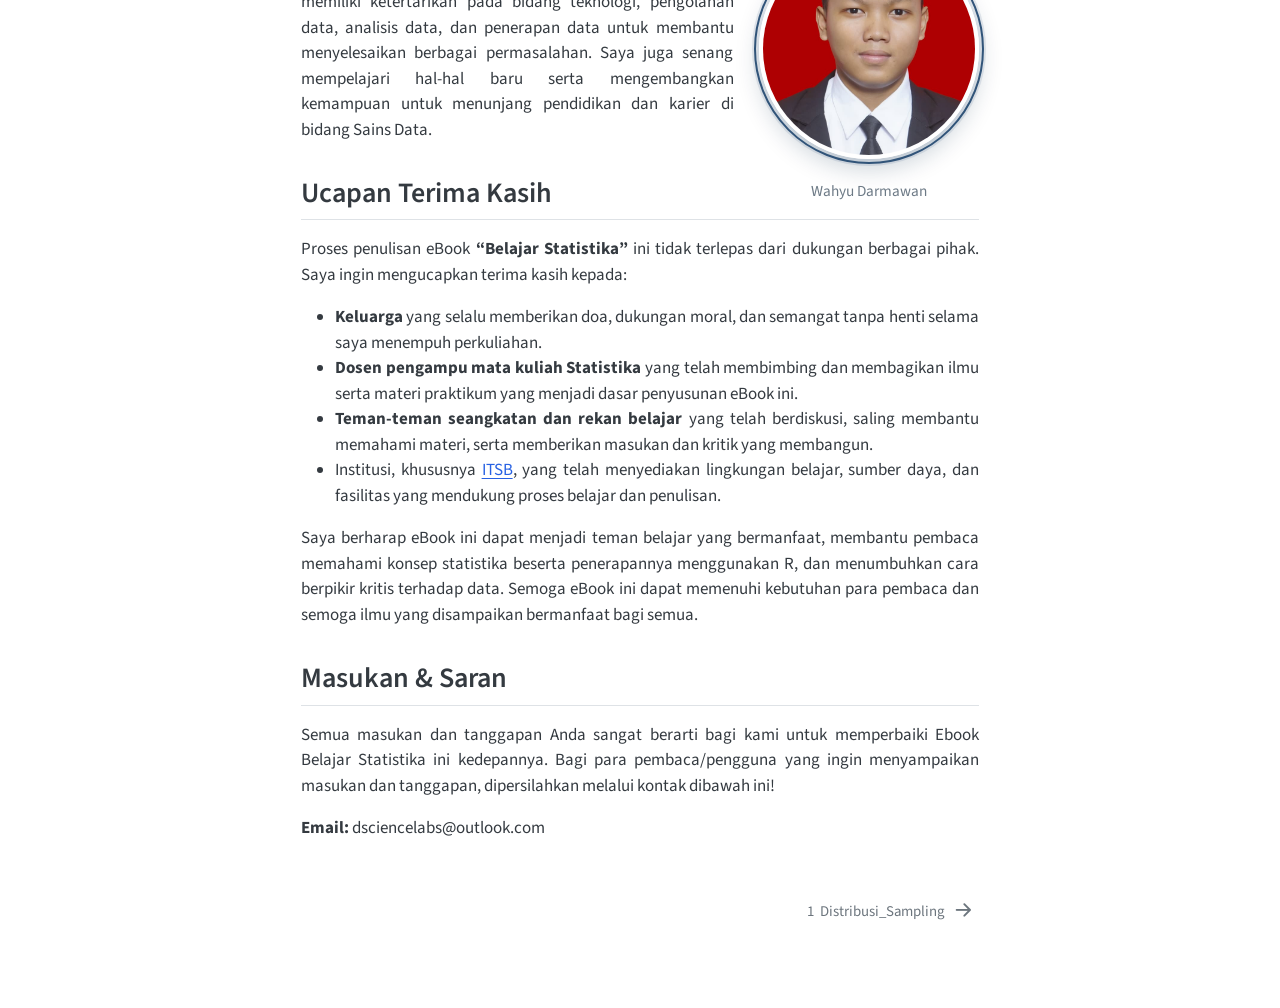
==== commit 729bbda4: "Update book content" ====
--- a/docs/index.html
+++ b/docs/index.html
@@ -7,10 +7,10 @@
 <meta name="viewport" content="width=device-width, initial-scale=1.0, user-scalable=yes">
 
 <meta name="author" content="Wahyu Darmawan">
-<meta name="dcterms.date" content="2026-11-27">
+<meta name="dcterms.date" content="2026-11-28">
 <meta name="description" content="Deskripsi Singkat">
 
-<title>Quarto Template</title>
+<title>Belajar statistika</title>
 <style>
 /* Default styles provided by pandoc.
 ** See https://pandoc.org/MANUAL.html#variables-for-html for config info.
@@ -109,9 +109,9 @@
   <nav id="quarto-sidebar" class="sidebar collapse collapse-horizontal quarto-sidebar-collapse-item sidebar-navigation floating overflow-auto" aria-label="Situs web">
     <div class="pt-lg-2 mt-2 text-left sidebar-header">
     <div class="sidebar-title mb-0 py-0">
-      <a href="./">Quarto Template</a> 
+      <a href="./">Belajar statistika</a> 
         <div class="sidebar-tools-main tools-wide">
-    <a href="./Quarto-Template.pdf" title="Pratinjau PDF" class="quarto-navigation-tool px-1" aria-label="Pratinjau PDF"><i class="bi bi-file-pdf"></i></a>
+    <a href="./Belajar-statistika.pdf" title="Pratinjau PDF" class="quarto-navigation-tool px-1" aria-label="Pratinjau PDF"><i class="bi bi-file-pdf"></i></a>
     <a href="./epub-reader.html" title="Pratinjau EPUB" class="quarto-navigation-tool px-1" aria-label="Pratinjau EPUB"><i class="bi bi-journal"></i></a>
     <a href="https://github.com/darmawan290127-art/tugas_statistika.git" title="Kode Sumber" class="quarto-navigation-tool px-1" aria-label="Kode Sumber"><i class="bi bi-github"></i></a>
 </div>
@@ -178,7 +178,7 @@
 
 <header id="title-block-header" class="quarto-title-block default">
 <div class="quarto-title">
-<h1 class="title">Quarto Template</h1>
+<h1 class="title">Belajar statistika</h1>
 </div>
 
 <div>
@@ -200,7 +200,7 @@
     <div>
     <div class="quarto-title-meta-heading">Diterbitkan</div>
     <div class="quarto-title-meta-contents">
-      <p class="date">27 November 2026</p>
+      <p class="date">28 November 2026</p>
     </div>
   </div>
   
@@ -214,7 +214,7 @@
 
 
 <section id="kata-pengantar" class="level1 unnumbered">
-<h1 class="unnumbered">Kata Pengantar</h1><p><img src="images/covergua.jpeg" title="Quarto Template" class="quarto-cover-image nolightbox img-fluid"></p>
+<h1 class="unnumbered">Kata Pengantar</h1><p><img src="images/covergua.jpeg" title="Belajar statistika" class="quarto-cover-image nolightbox img-fluid"></p>
 <p>Dengan mengucap syukur kepada Tuhan Yang Maha Esa, saya sangat senang dapat mempersembahkan eBook <strong>“Belajar Statistika”</strong> kepada para pembaca. eBook ini disusun sebagai panduan praktis untuk membantu mahasiswa, khususnya mahasiswa Sains Data, serta siapa pun yang ingin memahami konsep dasar statistika dan menerapkannya secara langsung menggunakan bahasa pemrograman R.</p>
 <p>Statistika merupakan fondasi penting dalam ilmu data. Melalui statistika, kita belajar mengumpulkan, merangkum, menyajikan, dan menafsirkan data, serta menarik kesimpulan tentang populasi berdasarkan sampel secara terukur. Di era data dan kecerdasan buatan saat ini, kemampuan berpikir statistik tidak hanya dibutuhkan untuk menghitung angka, tetapi juga untuk menilai bukti secara kritis dan mengambil keputusan dengan tepat.</p>
 <p>Melalui eBook ini, pembaca akan diajak mempelajari statistika secara bertahap, mulai dari statistika deskriptif, ukuran pemusatan dan penyebaran data, visualisasi data, konsep peluang dan distribusi, distribusi sampling, selang kepercayaan, hingga konsep dan prosedur uji hipotesis, termasuk kesalahan Tipe I dan Tipe II, <em>power</em>, serta cara menafsirkan <em>p-value</em> dengan bijak.</p>
@@ -231,7 +231,7 @@
 <div class="quarto-figure quarto-figure-right">
 <figure class="figure">
 <p><img src="images/author/mawan.jpeg" class="author-portrait img-fluid figure-img" style="width:1.5in"></p>
-<figcaption>Foto Wahyu Darmawan</figcaption>
+<figcaption>Wahyu Darmawan</figcaption>
 </figure>
 </div>
 <p><strong><a href="https://www.linkedin.com/in/wahyudarmawan/">Wahyu Darmawan</a></strong>Saya adalah mahasiswa Institut Teknologi Sains Bandung (ITSB) Program Studi Sains Data. Saya memiliki ketertarikan pada bidang teknologi, pengolahan data, analisis data, dan penerapan data untuk membantu menyelesaikan berbagai permasalahan. Saya juga senang mempelajari hal-hal baru serta mengembangkan kemampuan untuk menunjang pendidikan dan karier di bidang Sains Data.</p>
@@ -249,7 +249,7 @@
 </section>
 <section id="masukan-saran" class="level2">
 <h2 class="anchored" data-anchor-id="masukan-saran">Masukan &amp; Saran</h2>
-<p>Semua masukan dan tanggapan Anda sangat berarti bagi kami untuk memperbaiki Ebook Quarto Template ini kedepannya. Bagi para pembaca/pengguna yang ingin menyampaikan masukan dan tanggapan, dipersilahkan melalui kontak dibawah ini!</p>
+<p>Semua masukan dan tanggapan Anda sangat berarti bagi kami untuk memperbaiki Ebook Belajar Statistika ini kedepannya. Bagi para pembaca/pengguna yang ingin menyampaikan masukan dan tanggapan, dipersilahkan melalui kontak dibawah ini!</p>
 <p><strong>Email:</strong> dsciencelabs@outlook.com</p>
 
 
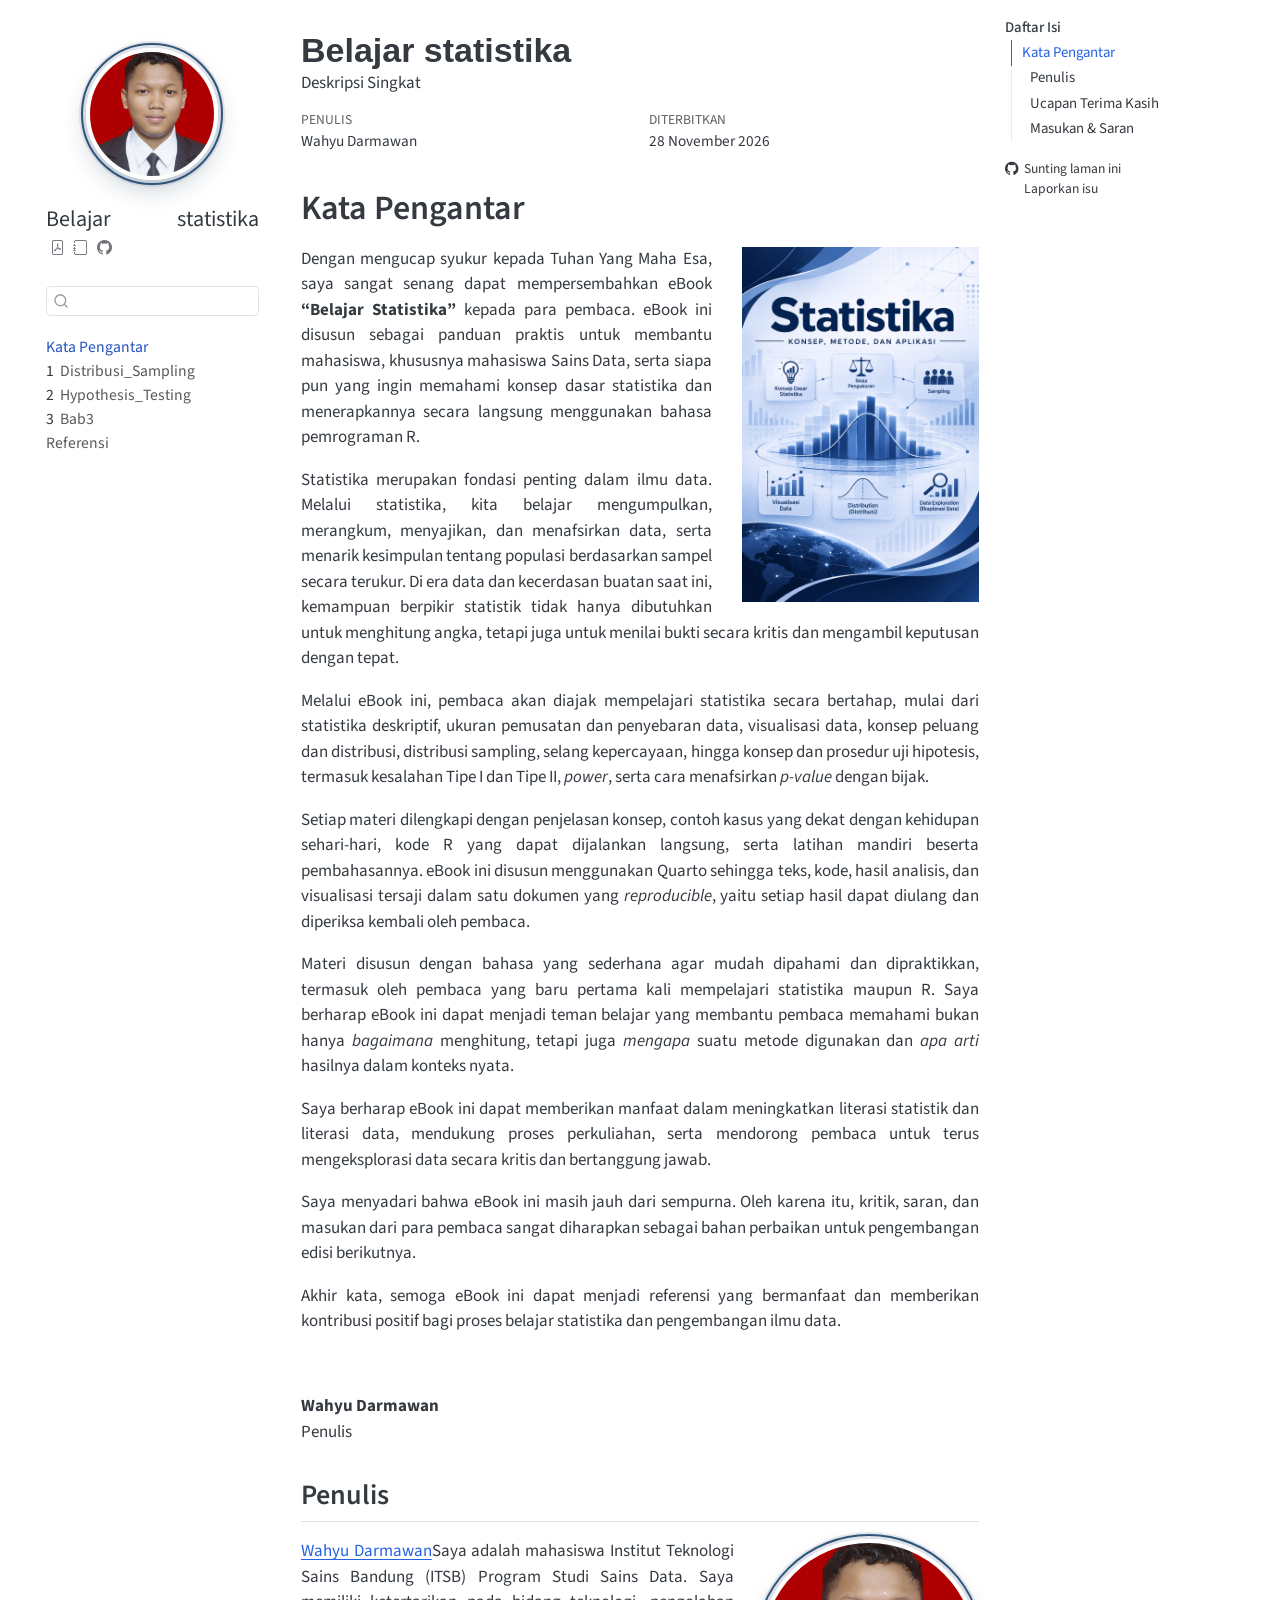
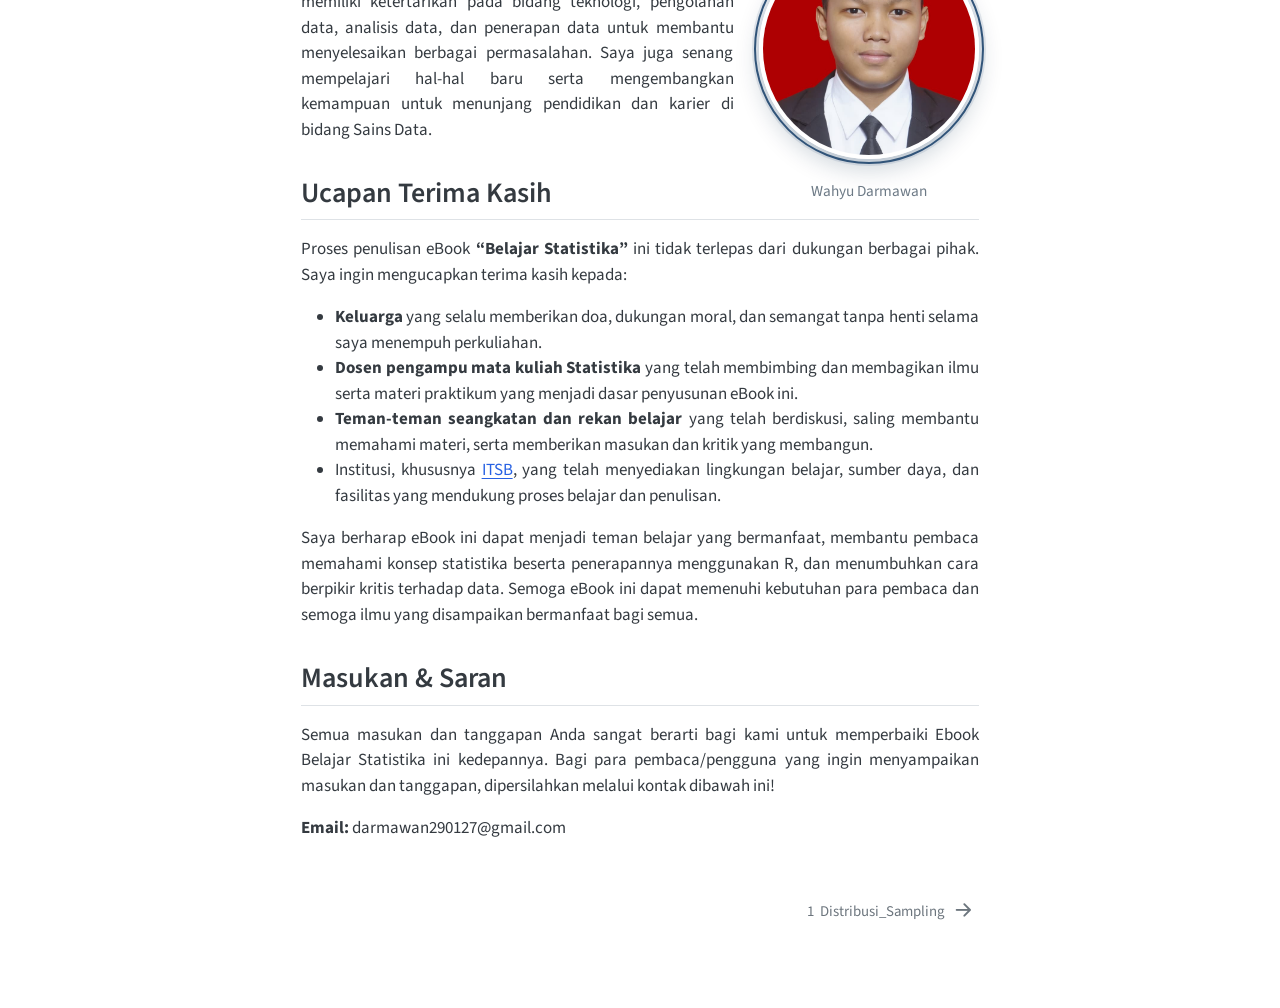
==== commit 10e3baf0: "Update book content" ====
--- a/docs/index.html
+++ b/docs/index.html
@@ -250,7 +250,7 @@
 <section id="masukan-saran" class="level2">
 <h2 class="anchored" data-anchor-id="masukan-saran">Masukan &amp; Saran</h2>
 <p>Semua masukan dan tanggapan Anda sangat berarti bagi kami untuk memperbaiki Ebook Belajar Statistika ini kedepannya. Bagi para pembaca/pengguna yang ingin menyampaikan masukan dan tanggapan, dipersilahkan melalui kontak dibawah ini!</p>
-<p><strong>Email:</strong> dsciencelabs@outlook.com</p>
+<p><strong>Email:</strong> darmawan290127@gmail.com</p>
 
 
 </section>
